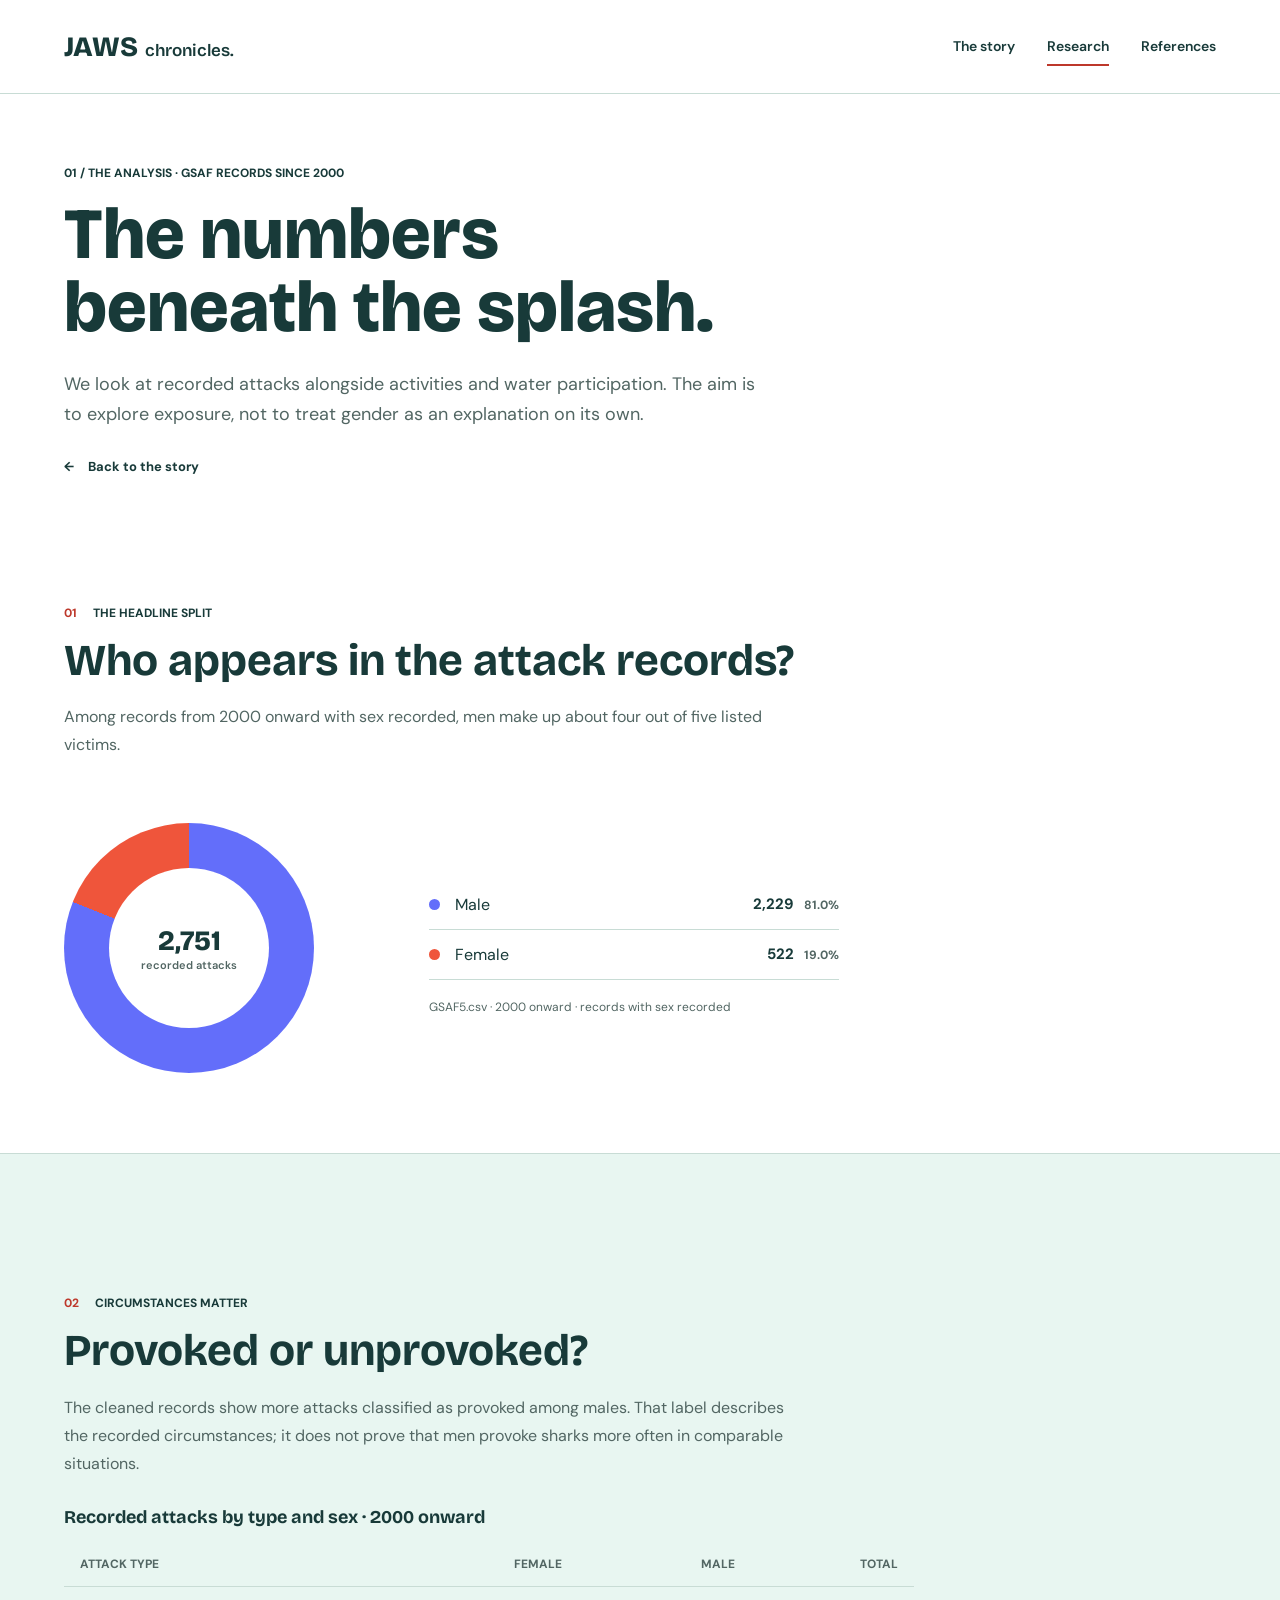
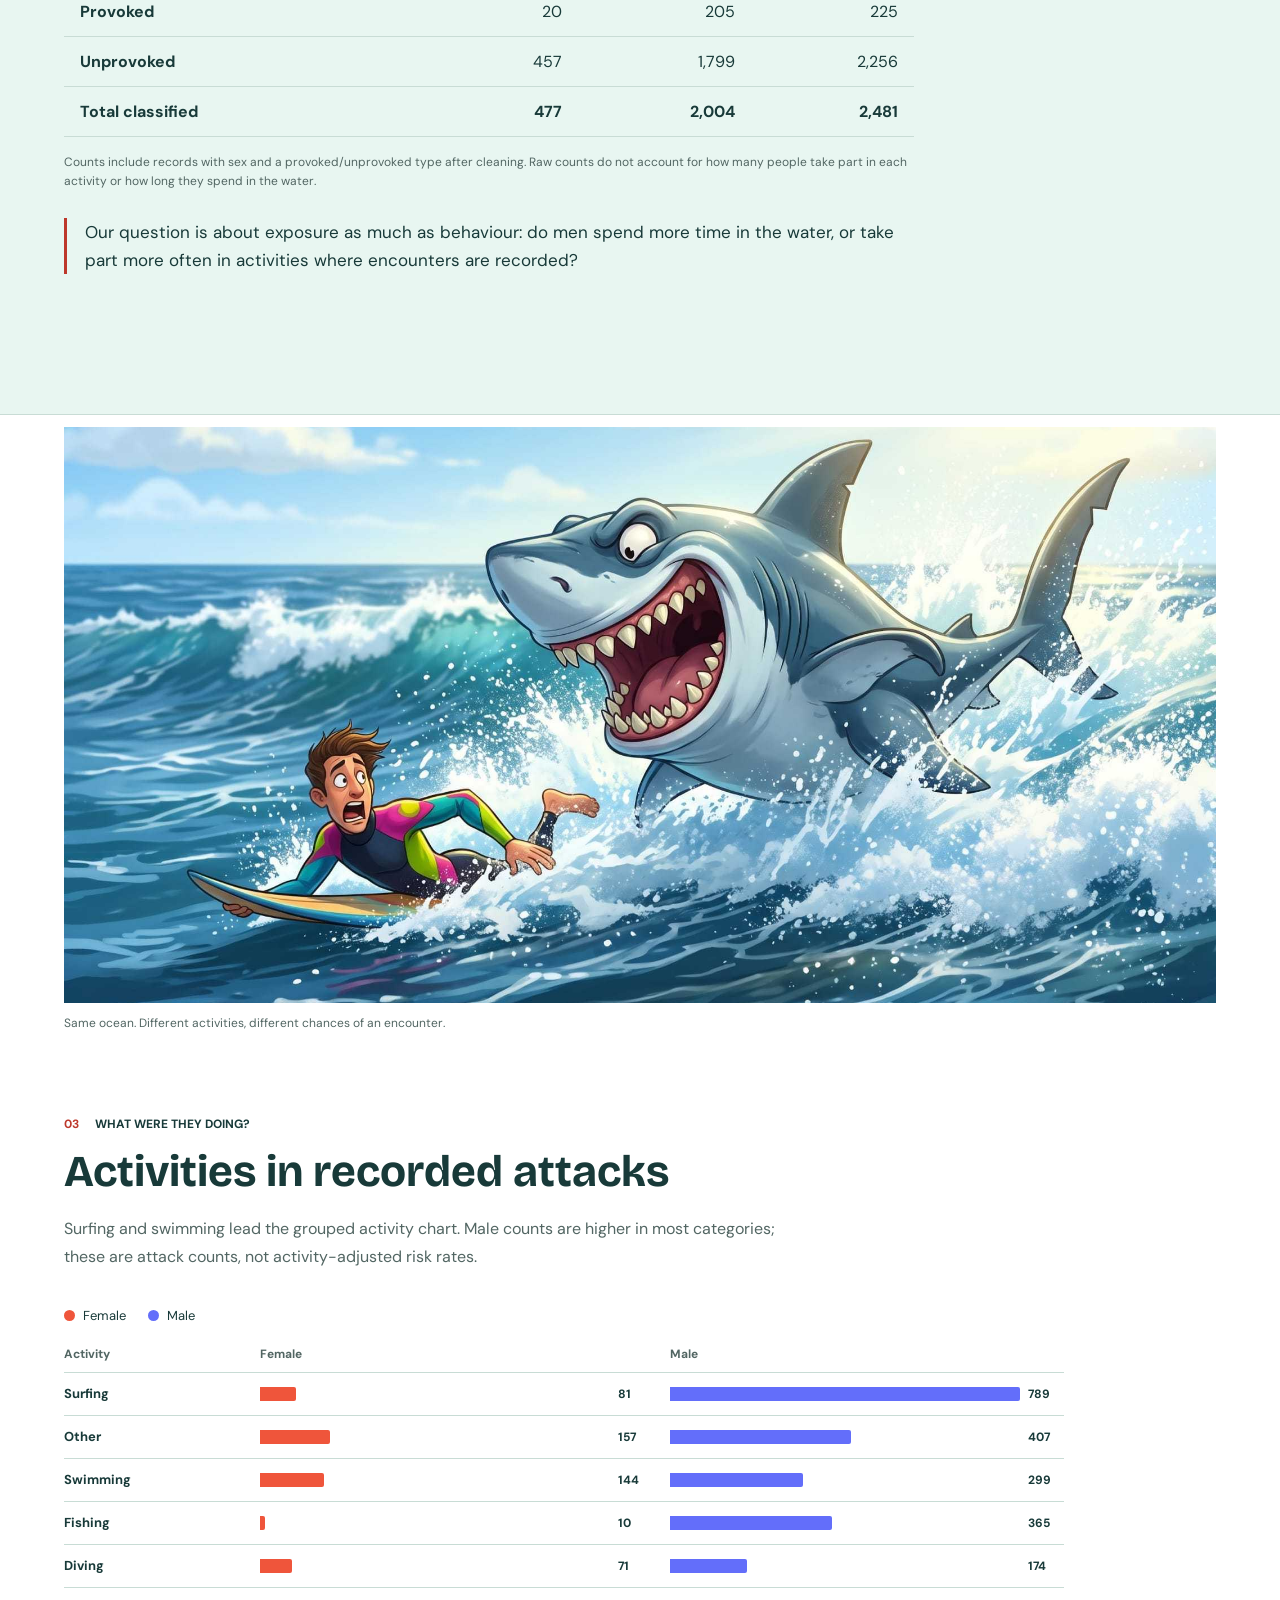
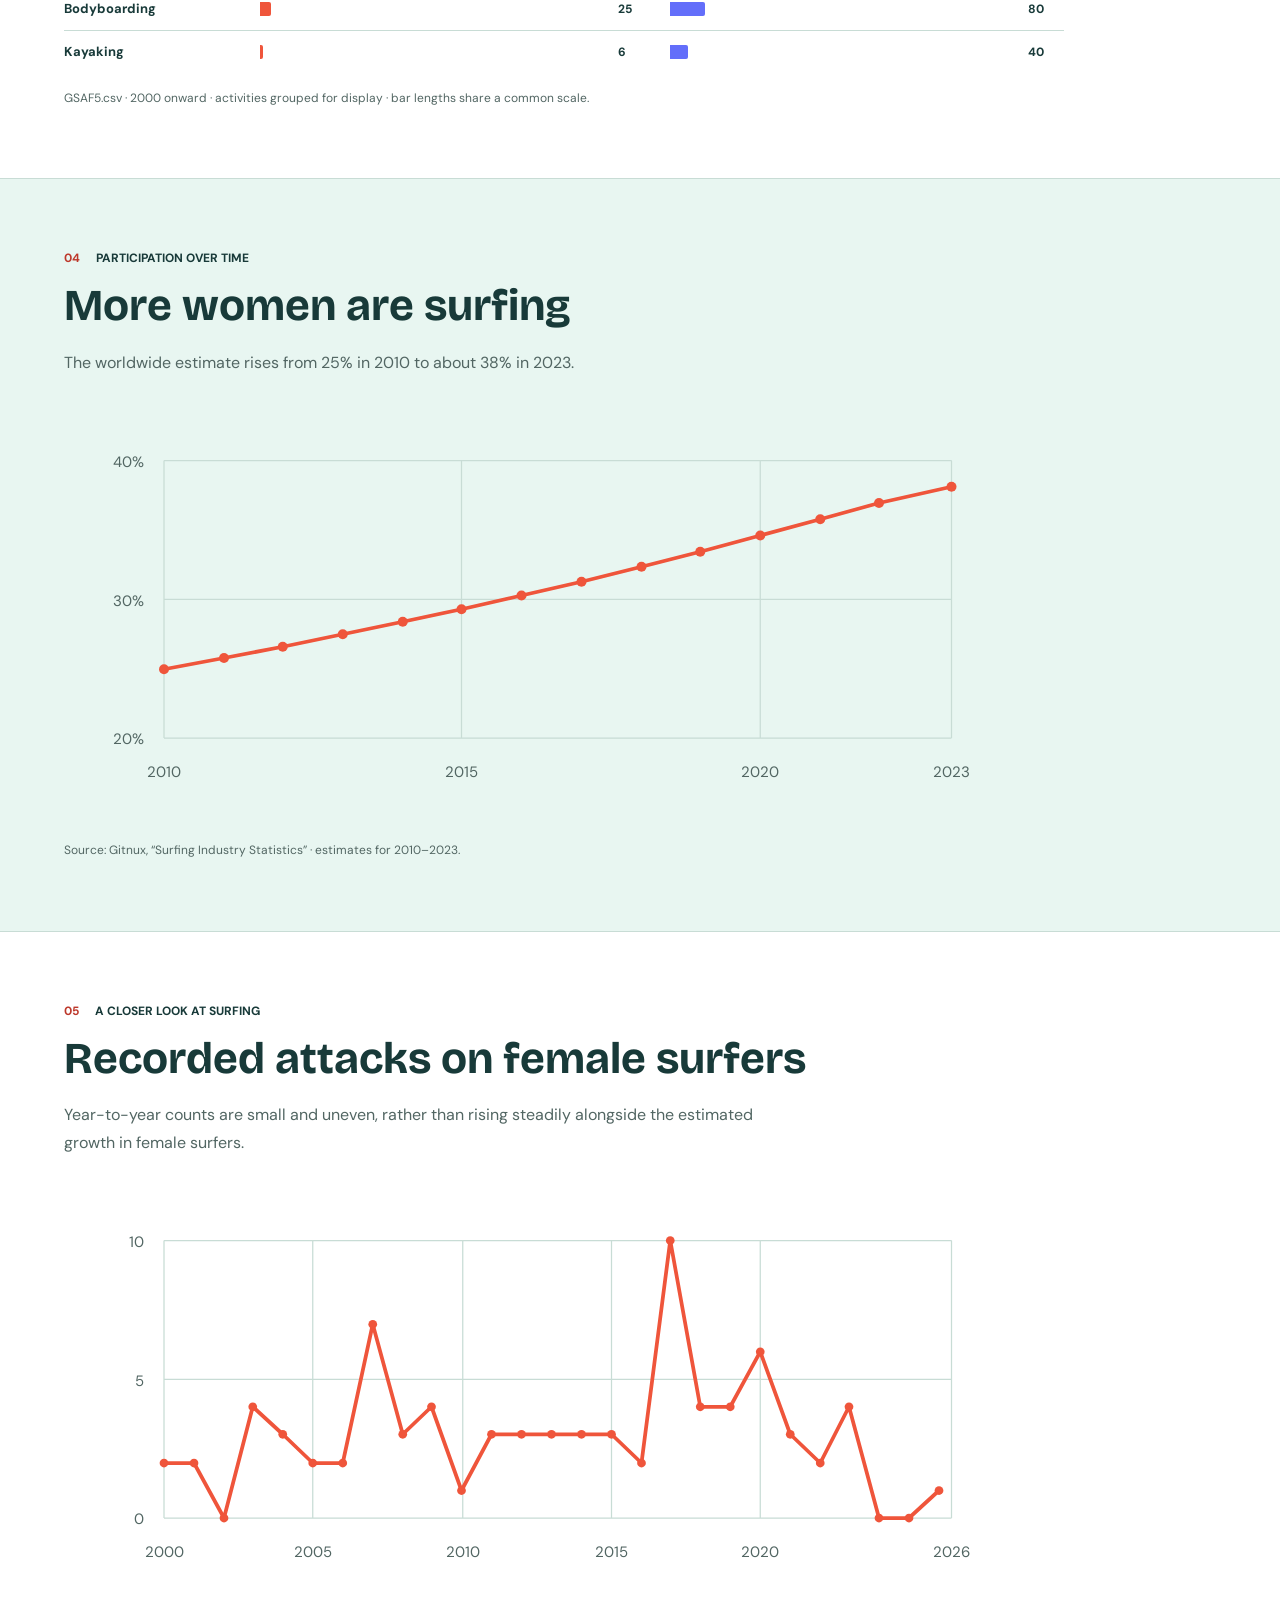
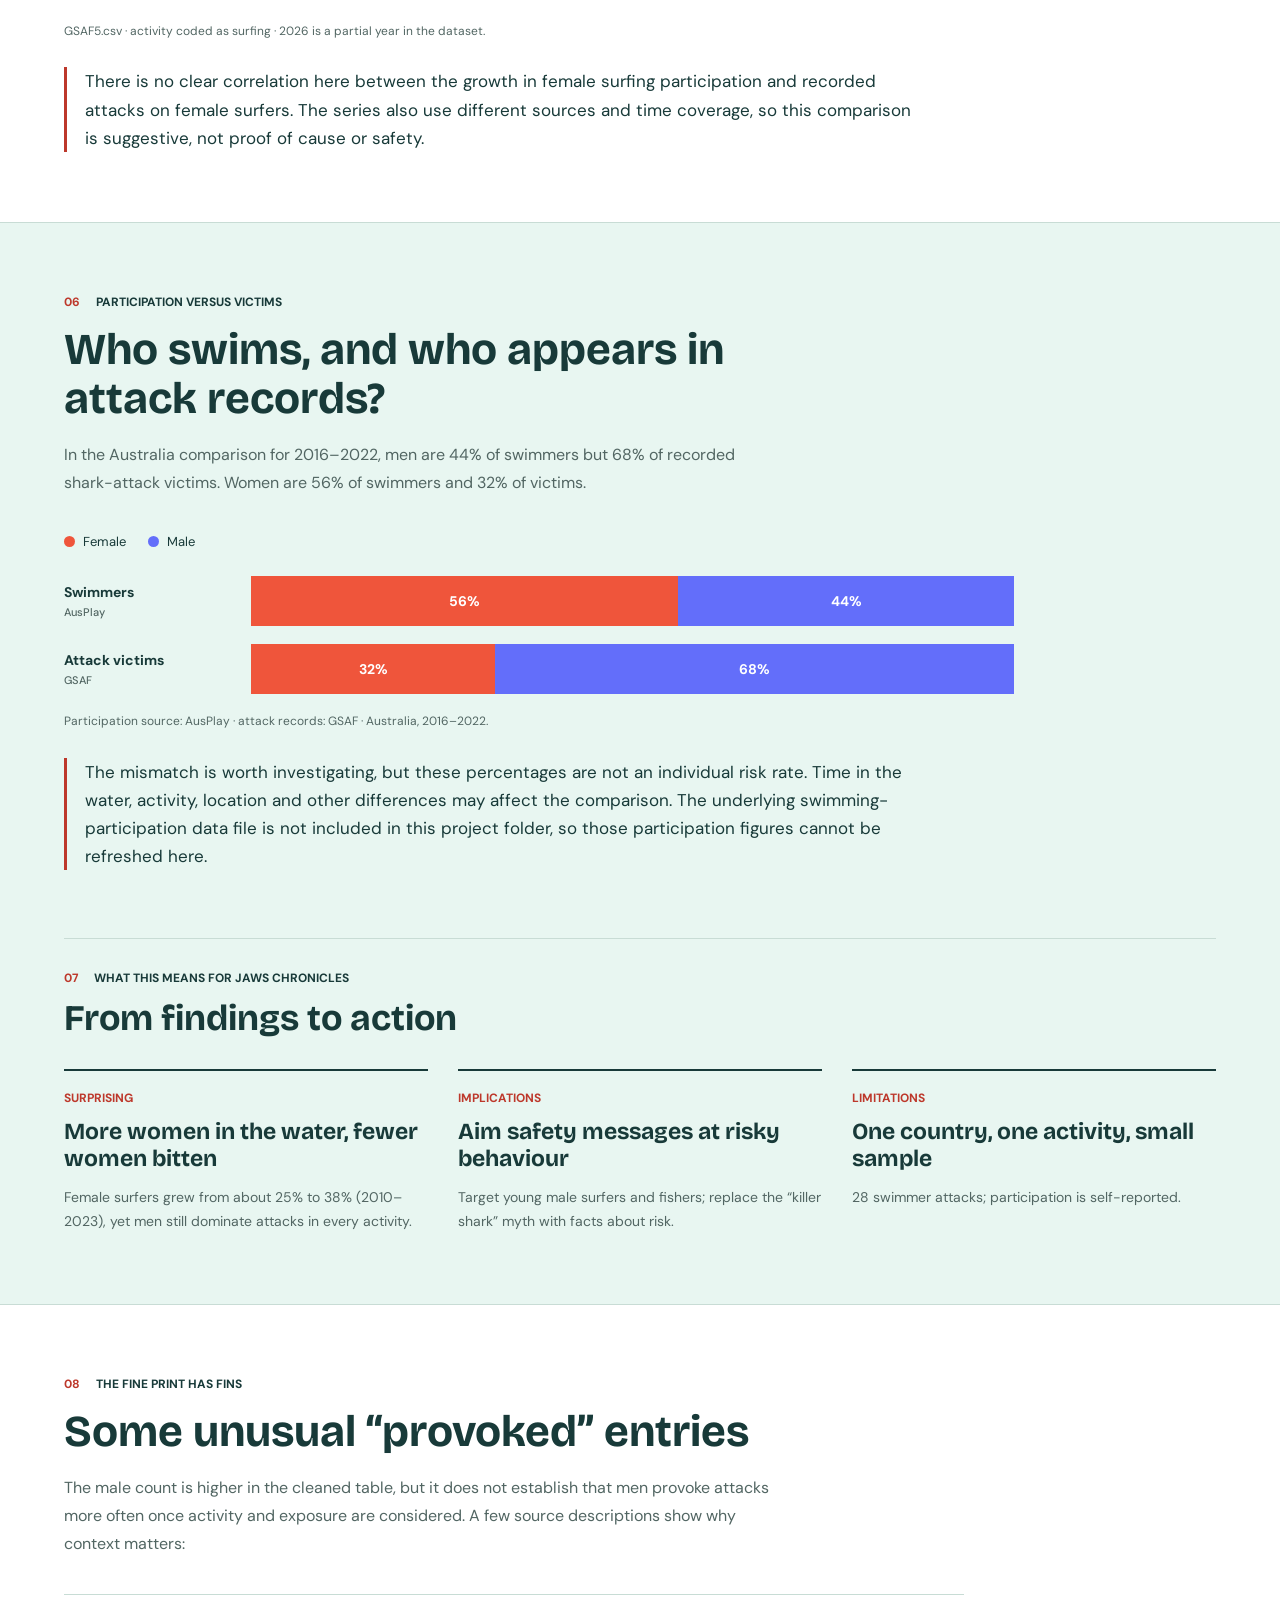
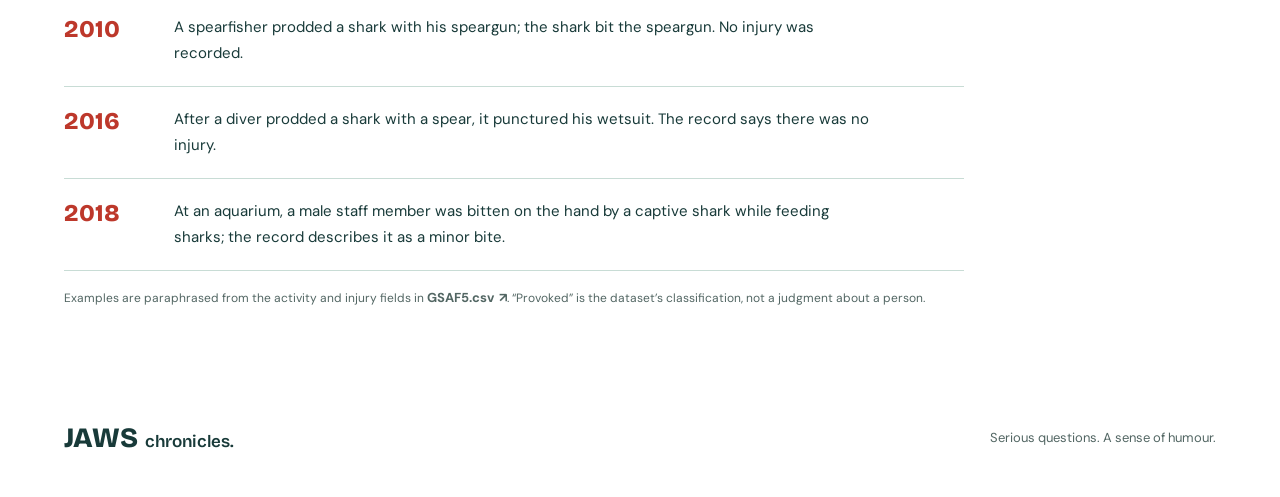
==== research.html @ de3d8071 "Add shark attack research project" ====
<!doctype html>
<html lang="en">
<head>
  <meta charset="utf-8">
  <meta name="viewport" content="width=device-width, initial-scale=1">
  <title>Research | Jaws chronicles</title>
  <link rel="stylesheet" href="styles.css">
</head>
<body>
  <a class="skip-link" href="#main">Skip to content</a>
  <header class="site-header">
    <a class="wordmark" href="index.html" aria-label="Jaws chronicles home">JAWS<span>chronicles.</span></a>
    <nav aria-label="Main navigation">
      <a href="index.html">The story</a>
      <a href="research.html" aria-current="page">Research</a>
      <a href="references.html">References</a>
    </nav>
  </header>
  <main id="main" class="research-page">
    <section class="research-intro content-width">
      <p class="eyebrow">01 / The analysis · GSAF records since 2000</p>
      <h1>The numbers<br>beneath the splash.</h1>
      <p>We look at recorded attacks alongside activities and water participation. The aim is to explore exposure, not to treat gender as an explanation on its own.</p>
      <a class="text-link" href="index.html"><span aria-hidden="true">&larr;</span> Back to the story</a>
    </section>

    <section class="report-section content-width" aria-labelledby="sex-chart-title">
      <div class="report-heading">
        <p class="eyebrow"><span class="section-number">01</span> The headline split</p>
        <h2 id="sex-chart-title">Who appears in the attack records?</h2>
        <p>Among records from 2000 onward with sex recorded, men make up about four out of five listed victims.</p>
      </div>
      <figure class="chart-figure sex-chart">
        <div class="sex-donut" role="img" aria-label="Pie chart: 2,229 male victims, 81 percent; 522 female victims, 19 percent, among 2,751 records since 2000 with sex recorded.">
          <span>2,751<small>recorded attacks</small></span>
        </div>
        <figcaption class="chart-legend sex-legend">
          <p><span class="legend-swatch male-swatch"></span><span>Male</span><strong>2,229 <small>81.0%</small></strong></p>
          <p><span class="legend-swatch female-swatch"></span><span>Female</span><strong>522 <small>19.0%</small></strong></p>
          <small>GSAF5.csv · 2000 onward · records with sex recorded</small>
        </figcaption>
      </figure>
    </section>

    <section class="report-section report-tint" aria-labelledby="type-chart-title">
      <div class="content-width type-section">
        <div class="report-heading">
          <p class="eyebrow"><span class="section-number">02</span> Circumstances matter</p>
          <h2 id="type-chart-title">Provoked or unprovoked?</h2>
          <p>The cleaned records show more attacks classified as provoked among males. That label describes the recorded circumstances; it does not prove that men provoke sharks more often in comparable situations.</p>
        </div>
        <div class="table-wrap">
          <table class="research-table">
            <caption>Recorded attacks by type and sex · 2000 onward</caption>
            <thead>
              <tr><th scope="col">Attack type</th><th scope="col">Female</th><th scope="col">Male</th><th scope="col">Total</th></tr>
            </thead>
            <tbody>
              <tr><th scope="row">Provoked</th><td>20</td><td>205</td><td>225</td></tr>
              <tr><th scope="row">Unprovoked</th><td>457</td><td>1,799</td><td>2,256</td></tr>
            </tbody>
            <tfoot>
              <tr><th scope="row">Total classified</th><td>477</td><td>2,004</td><td>2,481</td></tr>
            </tfoot>
          </table>
          <p class="chart-note">Counts include records with sex and a provoked/unprovoked type after cleaning. Raw counts do not account for how many people take part in each activity or how long they spend in the water.</p>
        </div>
        <p class="analysis-callout">Our question is about exposure as much as behaviour: do men spend more time in the water, or take part more often in activities where encounters are recorded?</p>
      </div>
    </section>

    <figure class="research-photo content-width">
      <img src="image_2.jpg" width="2048" height="1024" alt="A cartoon surfer escapes through the waves as a grinning shark splashes close behind.">
      <figcaption>Same ocean. Different activities, different chances of an encounter.</figcaption>
    </figure>

    <section class="report-section content-width" aria-labelledby="activity-chart-title">
      <div class="report-heading">
        <p class="eyebrow"><span class="section-number">03</span> What were they doing?</p>
        <h2 id="activity-chart-title">Activities in recorded attacks</h2>
        <p>Surfing and swimming lead the grouped activity chart. Male counts are higher in most categories; these are attack counts, not activity-adjusted risk rates.</p>
      </div>
      <figure class="chart-figure activity-chart" aria-label="Grouped horizontal bars comparing recorded female and male attacks by activity since 2000">
        <div class="activity-legend"><span><i class="legend-swatch female-swatch"></i>Female</span><span><i class="legend-swatch male-swatch"></i>Male</span></div>
        <div class="activity-chart-head" aria-hidden="true"><span>Activity</span><span>Female</span><span>Male</span></div>
        <div class="activity-row"><strong>Surfing</strong><div class="activity-bar-cell"><span class="activity-bar female-bar" style="--bar: 10.3%"></span><b>81</b></div><div class="activity-bar-cell"><span class="activity-bar male-bar" style="--bar: 100%"></span><b>789</b></div></div>
        <div class="activity-row"><strong>Other</strong><div class="activity-bar-cell"><span class="activity-bar female-bar" style="--bar: 19.9%"></span><b>157</b></div><div class="activity-bar-cell"><span class="activity-bar male-bar" style="--bar: 51.6%"></span><b>407</b></div></div>
        <div class="activity-row"><strong>Swimming</strong><div class="activity-bar-cell"><span class="activity-bar female-bar" style="--bar: 18.3%"></span><b>144</b></div><div class="activity-bar-cell"><span class="activity-bar male-bar" style="--bar: 37.9%"></span><b>299</b></div></div>
        <div class="activity-row"><strong>Fishing</strong><div class="activity-bar-cell"><span class="activity-bar female-bar" style="--bar: 1.3%"></span><b>10</b></div><div class="activity-bar-cell"><span class="activity-bar male-bar" style="--bar: 46.3%"></span><b>365</b></div></div>
        <div class="activity-row"><strong>Diving</strong><div class="activity-bar-cell"><span class="activity-bar female-bar" style="--bar: 9.0%"></span><b>71</b></div><div class="activity-bar-cell"><span class="activity-bar male-bar" style="--bar: 22.1%"></span><b>174</b></div></div>
        <div class="activity-row"><strong>Bodyboarding</strong><div class="activity-bar-cell"><span class="activity-bar female-bar" style="--bar: 3.2%"></span><b>25</b></div><div class="activity-bar-cell"><span class="activity-bar male-bar" style="--bar: 10.1%"></span><b>80</b></div></div>
        <div class="activity-row"><strong>Kayaking</strong><div class="activity-bar-cell"><span class="activity-bar female-bar" style="--bar: 0.8%"></span><b>6</b></div><div class="activity-bar-cell"><span class="activity-bar male-bar" style="--bar: 5.1%"></span><b>40</b></div></div>
        <figcaption class="chart-note">GSAF5.csv · 2000 onward · activities grouped for display · bar lengths share a common scale.</figcaption>
      </figure>
    </section>

    <section class="report-section report-tint" aria-labelledby="surfer-share-title">
      <div class="content-width">
        <div class="report-heading">
          <p class="eyebrow"><span class="section-number">04</span> Participation over time</p>
          <h2 id="surfer-share-title">More women are surfing</h2>
          <p>The worldwide estimate rises from 25% in 2010 to about 38% in 2023.</p>
        </div>
        <figure class="chart-figure line-chart">
          <svg viewBox="0 0 760 330" role="img" aria-labelledby="surfer-share-svg-title surfer-share-svg-desc">
            <title id="surfer-share-svg-title">Estimated percentage of female surfers worldwide, 2010 to 2023</title>
            <desc id="surfer-share-svg-desc">The estimate rises from 25 percent in 2010 to 38 percent in 2023.</desc>
            <g class="chart-grid"><path d="M80 260H710 M80 149H710 M80 38H710"/><path d="M80 38V260 M318 38V260 M557 38V260 M710 38V260"/></g>
            <g class="chart-axis-labels"><text x="64" y="265" text-anchor="end">20%</text><text x="64" y="154" text-anchor="end">30%</text><text x="64" y="43" text-anchor="end">40%</text><text x="80" y="291" text-anchor="middle">2010</text><text x="318" y="291" text-anchor="middle">2015</text><text x="557" y="291" text-anchor="middle">2020</text><text x="710" y="291" text-anchor="middle">2023</text></g>
            <polyline class="female-line" points="80,205 128,196 175,187 223,177 271,167 318,157 366,146 414,135 462,123 509,111 557,98 605,85 652,72 710,59"/>
            <g class="female-points"><circle cx="80" cy="205" r="4"/><circle cx="128" cy="196" r="4"/><circle cx="175" cy="187" r="4"/><circle cx="223" cy="177" r="4"/><circle cx="271" cy="167" r="4"/><circle cx="318" cy="157" r="4"/><circle cx="366" cy="146" r="4"/><circle cx="414" cy="135" r="4"/><circle cx="462" cy="123" r="4"/><circle cx="509" cy="111" r="4"/><circle cx="557" cy="98" r="4"/><circle cx="605" cy="85" r="4"/><circle cx="652" cy="72" r="4"/><circle cx="710" cy="59" r="4"/></g>
          </svg>
          <figcaption class="chart-note">Source: Gitnux, “Surfing Industry Statistics” · estimates for 2010–2023.</figcaption>
        </figure>
      </div>
    </section>

    <section class="report-section content-width" aria-labelledby="female-attack-title">
      <div class="report-heading">
        <p class="eyebrow"><span class="section-number">05</span> A closer look at surfing</p>
        <h2 id="female-attack-title">Recorded attacks on female surfers</h2>
        <p>Year-to-year counts are small and uneven, rather than rising steadily alongside the estimated growth in female surfers.</p>
      </div>
      <figure class="chart-figure line-chart">
        <svg viewBox="0 0 760 330" role="img" aria-labelledby="female-attack-svg-title female-attack-svg-desc">
          <title id="female-attack-svg-title">Recorded shark attacks on female surfers, 2000 to 2026</title>
          <desc id="female-attack-svg-desc">Annual counts fluctuate from zero to ten. The 2026 record is incomplete.</desc>
          <g class="chart-grid"><path d="M80 260H710 M80 149H710 M80 38H710"/><path d="M80 38V260 M199 38V260 M319 38V260 M438 38V260 M557 38V260 M710 38V260"/></g>
          <g class="chart-axis-labels"><text x="64" y="265" text-anchor="end">0</text><text x="64" y="154" text-anchor="end">5</text><text x="64" y="43" text-anchor="end">10</text><text x="80" y="291" text-anchor="middle">2000</text><text x="199" y="291" text-anchor="middle">2005</text><text x="319" y="291" text-anchor="middle">2010</text><text x="438" y="291" text-anchor="middle">2015</text><text x="557" y="291" text-anchor="middle">2020</text><text x="710" y="291" text-anchor="middle">2026</text></g>
          <polyline class="female-line" points="80,216 104,216 128,260 151,171 175,193 199,216 223,216 247,105 271,193 294,171 318,238 342,193 366,193 390,193 414,193 438,193 462,216 485,38 509,171 533,171 557,127 581,193 605,216 628,171 652,260 676,260 700,238"/>
          <g class="female-points"><circle cx="80" cy="216" r="3.5"/><circle cx="104" cy="216" r="3.5"/><circle cx="128" cy="260" r="3.5"/><circle cx="151" cy="171" r="3.5"/><circle cx="175" cy="193" r="3.5"/><circle cx="199" cy="216" r="3.5"/><circle cx="223" cy="216" r="3.5"/><circle cx="247" cy="105" r="3.5"/><circle cx="271" cy="193" r="3.5"/><circle cx="294" cy="171" r="3.5"/><circle cx="318" cy="238" r="3.5"/><circle cx="342" cy="193" r="3.5"/><circle cx="366" cy="193" r="3.5"/><circle cx="390" cy="193" r="3.5"/><circle cx="414" cy="193" r="3.5"/><circle cx="438" cy="193" r="3.5"/><circle cx="462" cy="216" r="3.5"/><circle cx="485" cy="38" r="3.5"/><circle cx="509" cy="171" r="3.5"/><circle cx="533" cy="171" r="3.5"/><circle cx="557" cy="127" r="3.5"/><circle cx="581" cy="193" r="3.5"/><circle cx="605" cy="216" r="3.5"/><circle cx="628" cy="171" r="3.5"/><circle cx="652" cy="260" r="3.5"/><circle cx="676" cy="260" r="3.5"/><circle cx="700" cy="238" r="3.5"/></g>
        </svg>
        <figcaption class="chart-note">GSAF5.csv · activity coded as surfing · 2026 is a partial year in the dataset.</figcaption>
      </figure>
      <p class="analysis-callout">There is no clear correlation here between the growth in female surfing participation and recorded attacks on female surfers. The series also use different sources and time coverage, so this comparison is suggestive, not proof of cause or safety.</p>
    </section>

    <section class="report-section report-tint" aria-labelledby="swimmers-chart-title">
      <div class="content-width">
        <div class="report-heading">
          <p class="eyebrow"><span class="section-number">06</span> Participation versus victims</p>
          <h2 id="swimmers-chart-title">Who swims, and who appears in attack records?</h2>
          <p>In the Australia comparison for 2016–2022, men are 44% of swimmers but 68% of recorded shark-attack victims. Women are 56% of swimmers and 32% of victims.</p>
        </div>
        <figure class="chart-figure share-chart" aria-label="Stacked bars comparing swimmer and shark attack victim shares in Australia, 2016 to 2022">
          <div class="share-legend"><span><i class="legend-swatch female-swatch"></i>Female</span><span><i class="legend-swatch male-swatch"></i>Male</span></div>
          <div class="share-row"><strong>Swimmers <small>AusPlay</small></strong><div class="share-bar"><span class="female-share" style="--share:56%">56%</span><span class="male-share" style="--share:44%">44%</span></div></div>
          <div class="share-row"><strong>Attack victims <small>GSAF</small></strong><div class="share-bar"><span class="female-share" style="--share:32%">32%</span><span class="male-share" style="--share:68%">68%</span></div></div>
          <figcaption class="chart-note">Participation source: AusPlay · attack records: GSAF · Australia, 2016–2022.</figcaption>
        </figure>
        <p class="analysis-callout">The mismatch is worth investigating, but these percentages are not an individual risk rate. Time in the water, activity, location and other differences may affect the comparison. The underlying swimming-participation data file is not included in this project folder, so those participation figures cannot be refreshed here.</p>
        <section class="meaning-section" aria-labelledby="meaning-title">
          <div class="meaning-heading">
            <p class="eyebrow"><span class="section-number">07</span> What this means for JAWS Chronicles</p>
            <h2 id="meaning-title">From findings to action</h2>
          </div>
          <div class="meaning-grid">
            <article class="meaning-item">
              <p class="eyebrow">Surprising</p>
              <h3>More women in the water, fewer women bitten</h3>
              <p>Female surfers grew from about 25% to 38% (2010–2023), yet men still dominate attacks in every activity.</p>
            </article>
            <article class="meaning-item">
              <p class="eyebrow">Implications</p>
              <h3>Aim safety messages at risky behaviour</h3>
              <p>Target young male surfers and fishers; replace the “killer shark” myth with facts about risk.</p>
            </article>
            <article class="meaning-item">
              <p class="eyebrow">Limitations</p>
              <h3>One country, one activity, small sample</h3>
              <p>28 swimmer attacks; participation is self-reported.</p>
            </article>
          </div>
        </section>
      </div>
    </section>

    <section class="report-section content-width" aria-labelledby="provoked-examples-title">
      <div class="report-heading">
        <p class="eyebrow"><span class="section-number">08</span> The fine print has fins</p>
        <h2 id="provoked-examples-title">Some unusual “provoked” entries</h2>
        <p>The male count is higher in the cleaned table, but it does not establish that men provoke attacks more often once activity and exposure are considered. A few source descriptions show why context matters:</p>
      </div>
      <ul class="incident-list">
        <li><span class="incident-year">2010</span><p>A spearfisher prodded a shark with his speargun; the shark bit the speargun. No injury was recorded.</p></li>
        <li><span class="incident-year">2016</span><p>After a diver prodded a shark with a spear, it punctured his wetsuit. The record says there was no injury.</p></li>
        <li><span class="incident-year">2018</span><p>At an aquarium, a male staff member was bitten on the hand by a captive shark while feeding sharks; the record describes it as a minor bite.</p></li>
      </ul>
      <p class="chart-note">Examples are paraphrased from the activity and injury fields in <a class="text-link" href="GSAF5.csv">GSAF5.csv <span aria-hidden="true">↗</span></a>. “Provoked” is the dataset’s classification, not a judgment about a person.</p>
    </section>
  </main>
  <footer class="site-footer">
    <a class="wordmark" href="index.html">JAWS<span>chronicles.</span></a>
    <p>Serious questions. A sense of humour.</p>
  </footer>
</body>
</html>
---- styles.css ----
@import url('https://fonts.googleapis.com/css2?family=Bricolage+Grotesque:opsz,wght@12..96,500;12..96,600;12..96,700;12..96,800&family=DM+Sans:wght@400;500;600;700&display=swap');

:root {
  --ink: #183a39;
  --muted: #526663;
  --paper: #ffffff;
  --coral: #bd382b;
  --mint: #e8f6f1;
  --line: #c8dcd5;
  --display: 'Bricolage Grotesque', 'Trebuchet MS', sans-serif;
  --body: 'DM Sans', 'Trebuchet MS', sans-serif;
}

* { box-sizing: border-box; }
html { scroll-behavior: smooth; scroll-padding-top: 24px; }
body { margin: 0; background: var(--paper); color: var(--ink); font-family: var(--body); letter-spacing: 0; }
a { color: inherit; text-decoration: none; }
a:focus-visible { outline: 3px solid var(--coral); outline-offset: 6px; }
::selection { background: #ffd65a; color: var(--ink); }
.skip-link { position: absolute; top: -100px; left: 20px; z-index: 5; padding: 14px; background: white; }
.skip-link:focus { top: 14px; }
.site-header, .site-footer { display: flex; align-items: center; justify-content: space-between; gap: 24px; padding: 23px 5%; }
.site-header { min-height: 94px; border-bottom: 1px solid var(--line); }
.wordmark { display: inline-flex; align-items: baseline; gap: 7px; font-family: var(--display); font-size: 28px; font-weight: 800; white-space: nowrap; }
.wordmark span { font-size: 17px; font-weight: 600; }
nav { display: flex; gap: 32px; }
nav a { padding: 9px 0; font-size: 14px; font-weight: 600; border-bottom: 2px solid transparent; }
nav a:hover, nav a[aria-current='page'] { border-color: var(--coral); }
.hero { min-height: 670px; height: 76vh; max-height: 880px; position: relative; isolation: isolate; overflow: hidden; }
.hero-image { position: absolute; z-index: -2; width: 100%; height: 100%; object-fit: cover; object-position: center 65%; }
.hero::before { content: ''; position: absolute; inset: 0; z-index: -1; background: linear-gradient(90deg, rgb(255 255 255 / 98%) 0%, rgb(255 255 255 / 94%) 34%, rgb(255 255 255 / 75%) 44%, transparent 60%); mask-image: linear-gradient(180deg, black 0%, black 30%, transparent 72%); }
.hero-copy { width: 56%; padding: 32px 0 0 5%; }
.eyebrow, .section-label, .link-index { font-size: 12px; font-weight: 700; text-transform: uppercase; line-height: 1.5; }
.eyebrow { margin: 0 0 16px; }
h1, h2, h3, p { margin-top: 0; }
h1, h2, h3 { font-family: var(--display); }
h1 { font-size: 76px; font-weight: 800; line-height: 1.02; margin-bottom: 0; max-width: 1100px; }
h1 span { color: var(--coral); }
.hero-note { position: absolute; right: 5%; bottom: 26px; background: #fff; padding: 10px 15px; font-size: 12px; font-weight: 600; transform: rotate(-3deg); box-shadow: 3px 3px 0 var(--ink); }
.credit-band { padding: 28px 5%; display: grid; grid-template-columns: 150px 1fr auto; gap: 32px; align-items: center; border-bottom: 1px solid var(--line); }
.credit-band p { margin: 0; line-height: 1.65; font-size: 15px; }
.section-label { color: var(--muted); }
.text-link { display: inline-flex; align-items: center; gap: 14px; font-size: 13px; font-weight: 700; }
.text-link:hover { color: var(--coral); }
.content-width { width: 90%; max-width: 1400px; margin-inline: auto; }
.investigation { display: grid; grid-template-columns: 1fr 1fr; gap: 9%; padding-block: 88px; }
.section-number { color: var(--coral); margin-right: 13px; }
h2 { font-size: 44px; line-height: 1.12; font-weight: 700; }
.question h2 { max-width: 550px; margin-bottom: 24px; }
.question-aside { font-size: 16px; color: var(--muted); }
.hypothesis { border-left: 1px solid var(--line); padding-left: 48px; }
h3 { font-size: 36px; line-height: 1.12; margin-bottom: 22px; }
h3 span { color: var(--coral); }
.hypothesis > p:not(.eyebrow) { max-width: 530px; font-size: 16px; line-height: 1.75; }
.hypothesis .research-note { font-size: 13px !important; color: var(--muted); margin-bottom: 0; }
.next-section { padding: 56px 0 64px; background-color: var(--mint); background-image: radial-gradient(#b7d9ce 0.7px, transparent 0.7px); background-size: 14px 14px; border-block: 1px solid var(--line); }
.next-heading h2 { font-size: 36px; margin-bottom: 32px; }
.next-links { display: grid; grid-template-columns: 1fr 1fr; gap: 48px; }
.next-link { display: grid; gap: 12px; padding-block: 22px 10px; border-top: 2px solid var(--ink); }
.link-index { color: var(--muted); }
.link-title { display: flex; align-items: center; justify-content: space-between; gap: 16px; font-family: var(--display); font-size: 34px; font-weight: 700; }
.link-title > span { transition: transform 180ms ease; }
.next-link:hover .link-title { color: var(--coral); }
.next-link:hover .link-title > span { transform: translate(3px, -3px); }
.link-description { font-size: 14px; }
.site-footer { min-height: 118px; }
.site-footer p { margin: 0; color: var(--muted); font-size: 13px; }
.placeholder-main { min-height: 68vh; padding-block: 90px; background: linear-gradient(180deg, var(--mint), white); }
.placeholder-main h1 { font-size: 64px; margin-bottom: 28px; }
.placeholder-main p:not(.eyebrow) { max-width: 580px; font-size: 18px; line-height: 1.7; }
.placeholder-main .text-link { margin-top: 24px; }
@keyframes arrive { from { opacity: 0; transform: translateY(12px); } to { opacity: 1; transform: translateY(0); } }
.hero-copy { animation: arrive 650ms ease-out both; }

@media (min-width: 1600px) {
  h1 { font-size: 88px; }
}
@media (max-width: 1000px) {
  h1 { font-size: 60px; }
  .hero { min-height: 600px; height: 72vh; }
  .credit-band { grid-template-columns: 110px 1fr; gap: 20px; }
  .credit-band .text-link { grid-column: 2; }
  .investigation { gap: 6%; padding-block: 64px; }
  .hypothesis { padding-left: 28px; }
  h2 { font-size: 36px; }
  h3 { font-size: 32px; }
  .site-footer { flex-wrap: wrap; }
}
@media (max-width: 600px) {
  .site-header { padding-block: 18px 12px; flex-direction: column; gap: 10px; }
  .wordmark { font-size: 26px; }
  nav { gap: 28px; }
  nav a { font-size: 13px; }
  .hero { min-height: 0; height: auto; max-height: none; padding-bottom: 55.81%; }
  .hero-image { height: auto; bottom: 0; }
  .hero::before { background: none; }
  .hero-copy { width: auto; padding: 26px 5% 28px; }
  h1 { font-size: 44px; line-height: 1.06; }
  .eyebrow { font-size: 11px; }
  .hero-note { display: none; }
  .credit-band { padding-block: 28px; grid-template-columns: 1fr; gap: 12px; }
  .credit-band .text-link { grid-column: auto; margin-top: 4px; }
  .desktop-break { display: none; }
  .investigation { grid-template-columns: 1fr; gap: 38px; padding-block: 48px; }
  h2 { font-size: 34px; }
  .hypothesis { padding: 28px 0 0; border-left: 0; border-top: 1px solid var(--line); }
  h3 { font-size: 32px; }
  .next-section { padding-block: 40px; }
  .next-heading h2 { font-size: 32px; }
  .next-links { grid-template-columns: 1fr; gap: 28px; }
  .link-title { font-size: 30px; }
  .site-footer { align-items: flex-start; flex-direction: column; padding-block: 30px; gap: 18px; }
  .placeholder-main { padding-block: 54px; }
  .placeholder-main h1 { font-size: 44px; overflow-wrap: anywhere; }
}
@media (prefers-reduced-motion: reduce) {
  html { scroll-behavior: auto; }
  .hero-copy { animation: none; }
  .link-title > span { transition: none; }
}

.research-page { --research-male: #636efa; --research-female: #ef553b; }
.research-intro { padding-block: 70px 58px; }
.research-intro h1 { font-size: 72px; line-height: 1.02; margin-bottom: 24px; }
.research-intro > p:not(.eyebrow) { max-width: 700px; font-size: 18px; line-height: 1.7; color: var(--muted); }
.research-intro .text-link { margin-top: 10px; }
.report-section { padding-block: 70px; }
.report-tint { background-color: var(--mint); background-image: radial-gradient(#b7d9ce 0.7px, transparent 0.7px); background-size: 14px 14px; border-block: 1px solid var(--line); }
.report-section h2 { margin-bottom: 18px; }
.report-heading { max-width: 800px; margin-bottom: 36px; }
.report-heading > p:not(.eyebrow) { max-width: 720px; margin-bottom: 0; color: var(--muted); font-size: 16px; line-height: 1.75; }
.report-heading .eyebrow { margin-bottom: 14px; }
.chart-figure { margin: 0; }
.sex-chart { display: flex; align-items: center; gap: clamp(36px, 9vw, 130px); padding: 28px 0 10px; }
.sex-donut { width: 250px; aspect-ratio: 1; position: relative; display: grid; flex: 0 0 auto; place-items: center; border-radius: 50%; background: conic-gradient(var(--research-male) 0% 81%, var(--research-female) 81% 100%); }
.sex-donut::before { content: ''; position: absolute; inset: 18%; border-radius: 50%; background: var(--paper); }
.sex-donut > span { z-index: 1; font-family: var(--display); font-size: 28px; font-weight: 800; text-align: center; }
.sex-donut small { display: block; font-family: var(--body); font-size: 11px; font-weight: 600; color: var(--muted); }
.sex-legend { width: min(100%, 410px); }
.sex-legend p { display: grid; grid-template-columns: 14px 1fr auto; gap: 12px; align-items: center; margin: 0; padding: 14px 0; border-bottom: 1px solid var(--line); }
.sex-legend strong { font-size: 15px; }
.sex-legend strong small { margin-left: 6px; color: var(--muted); font-size: 12px; }
.legend-swatch { display: inline-block; width: 11px; height: 11px; border-radius: 50%; }
.male-swatch { background: var(--research-male); }
.female-swatch { background: var(--research-female); }
.sex-legend > small { display: block; margin-top: 18px; color: var(--muted); font-size: 12px; line-height: 1.6; }
.type-section { padding-block: 70px; }
.type-section .report-heading { margin-bottom: 28px; }
.table-wrap { max-width: 850px; overflow-x: auto; }
.research-table { width: 100%; border-collapse: collapse; text-align: right; font-variant-numeric: tabular-nums; }
.research-table caption { padding: 0 0 14px; text-align: left; font-family: var(--display); font-size: 18px; font-weight: 700; }
.research-table th, .research-table td { padding: 14px 16px; border-bottom: 1px solid var(--line); }
.research-table th:first-child { text-align: left; }
.research-table thead th { color: var(--muted); font-size: 12px; text-transform: uppercase; }
.research-table tbody th, .research-table tfoot th { font-weight: 700; }
.research-table tfoot { font-weight: 700; }
.chart-note { display: block; max-width: 850px; margin: 16px 0 0; color: var(--muted); font-size: 12px; line-height: 1.65; }
.analysis-callout { max-width: 850px; margin: 26px 0 0; padding-left: 18px; border-left: 3px solid var(--coral); font-size: 17px; line-height: 1.65; }
.meaning-section { margin-top: 68px; padding-top: 30px; border-top: 1px solid var(--line); }
.meaning-heading { margin-bottom: 30px; }
.meaning-heading .eyebrow { margin-bottom: 12px; }
.meaning-heading h2 { margin: 0; font-size: 36px; }
.meaning-grid { display: grid; grid-template-columns: repeat(3, minmax(0, 1fr)); gap: 30px; }
.meaning-item { padding-top: 18px; border-top: 2px solid var(--ink); }
.meaning-item .eyebrow { margin-bottom: 12px; color: var(--coral); }
.meaning-item h3 { font-size: 23px; line-height: 1.15; margin-bottom: 14px; }
.meaning-item > p:last-child { margin-bottom: 0; color: var(--muted); font-size: 14px; line-height: 1.7; }
.research-photo { margin-top: 12px; margin-bottom: 14px; }
.research-photo img { display: block; width: 100%; height: auto; aspect-ratio: 2 / 1; object-fit: cover; }
.research-photo figcaption { padding-top: 12px; color: var(--muted); font-size: 12px; }
.activity-chart { max-width: 1000px; }
.activity-legend, .share-legend { display: flex; gap: 22px; align-items: center; margin-bottom: 22px; font-size: 13px; }
.activity-legend > span, .share-legend > span { display: inline-flex; gap: 8px; align-items: center; }
.activity-chart-head, .activity-row { display: grid; grid-template-columns: minmax(110px, 180px) minmax(0, 1fr) minmax(0, 1fr); gap: 16px; align-items: center; }
.activity-chart-head { padding: 0 0 10px; color: var(--muted); font-size: 12px; font-weight: 700; }
.activity-row { min-height: 43px; border-top: 1px solid var(--line); }
.activity-row > strong { font-size: 13px; }
.activity-bar-cell { min-width: 0; display: grid; grid-template-columns: minmax(0, 1fr) 36px; gap: 8px; align-items: center; }
.activity-bar { display: block; width: var(--bar); height: 14px; min-width: 2px; border-radius: 0 2px 2px 0; }
.female-bar { background: var(--research-female); }
.male-bar { background: var(--research-male); }
.activity-bar-cell b { font-size: 12px; font-variant-numeric: tabular-nums; }
.line-chart { max-width: 950px; }
.line-chart svg { display: block; width: 100%; height: auto; overflow: visible; }
.chart-grid path { fill: none; stroke: var(--line); stroke-width: 1; }
.chart-axis-labels text { fill: var(--muted); font-family: var(--body); font-size: 12px; }
.female-line, .male-line { fill: none; stroke: var(--research-female); stroke-width: 3; stroke-linecap: round; stroke-linejoin: round; }
.male-line { stroke: var(--research-male); }
.female-points circle { fill: var(--research-female); }
.male-points circle { fill: var(--research-male); }
.share-chart { max-width: 950px; }
.share-legend { margin-bottom: 26px; }
.share-row { display: grid; grid-template-columns: 165px minmax(0, 1fr); gap: 22px; align-items: center; margin-block: 18px; }
.share-row > strong { font-size: 14px; }
.share-row > strong small { display: block; margin-top: 4px; color: var(--muted); font-size: 11px; font-weight: 500; }
.share-bar { display: flex; width: 100%; min-height: 50px; color: white; font-size: 14px; font-weight: 700; font-variant-numeric: tabular-nums; }
.share-bar > span { display: grid; min-width: 0; place-items: center; width: var(--share); }
.share-bar .female-share { background: var(--research-female); }
.share-bar .male-share { background: var(--research-male); }
.incident-list { max-width: 900px; list-style: none; padding: 0; margin: 0; border-top: 1px solid var(--line); }
.incident-list li { display: grid; grid-template-columns: 90px 1fr; gap: 20px; padding: 20px 0; border-bottom: 1px solid var(--line); }
.incident-year { color: var(--coral); font-family: var(--display); font-size: 24px; font-weight: 800; }
.incident-list p { max-width: 700px; margin: 0; font-size: 15px; line-height: 1.7; }
.incident-list + .chart-note { max-width: 900px; }
.incident-list + .chart-note .text-link { display: inline-flex; gap: 5px; }
.references-intro { padding-block: 70px 58px; }
.references-page { --research-male: #636efa; --research-female: #ef553b; }
.references-intro h1 { font-size: 72px; line-height: 1.02; margin-bottom: 24px; }
.references-intro > p:not(.eyebrow) { max-width: 700px; font-size: 18px; line-height: 1.7; color: var(--muted); }
.references-intro .text-link { margin-top: 10px; }
.reference-section { padding-block: 70px; }
.reference-tint { background-color: var(--mint); background-image: radial-gradient(#b7d9ce 0.7px, transparent 0.7px); background-size: 14px 14px; border-block: 1px solid var(--line); }
.reference-chart-grid { display: grid; grid-template-columns: repeat(2, minmax(0, 1fr)); gap: 9%; }
.reference-chart { min-width: 0; margin: 0; padding-block: 20px; border-top: 2px solid var(--ink); }
.reference-chart figcaption { display: flex; align-items: flex-start; gap: 14px; margin-bottom: 30px; }
.reference-chart figcaption strong, .reference-chart figcaption small { display: block; }
.reference-chart figcaption strong { font-family: var(--display); font-size: 20px; }
.reference-chart figcaption small { margin-top: 5px; color: var(--muted); font-size: 12px; }
.reference-chart-number, .source-index { color: var(--coral); font-family: var(--display); font-size: 20px; font-weight: 800; }
.reference-bar-row { display: grid; grid-template-columns: 102px minmax(0, 1fr) 54px; gap: 12px; align-items: center; margin-block: 16px; }
.reference-bar-label { display: inline-flex; align-items: center; gap: 7px; font-size: 12px; }
.reference-bar-label small { color: var(--muted); font-size: 10px; }
.reference-track { height: 16px; background: #e7eeeb; }
.reference-bar { display: block; width: var(--bar); height: 100%; min-width: 2px; }
.reference-bar-row > b { text-align: right; font-size: 12px; font-variant-numeric: tabular-nums; }
.reference-chart-total { margin: 22px 0 0 114px; color: var(--muted); font-size: 12px; }
.reference-chart + .reference-chart { padding-left: 32px; border-left: 1px solid var(--line); }
.decade-trend-section { margin-top: 58px; padding-top: 38px; border-top: 1px solid var(--line); }
.decade-trend-section .report-heading { margin-bottom: 20px; }
.decade-chart { max-width: 1000px; margin: 0; }
.decade-chart-scroll { overflow-x: auto; overscroll-behavior-inline: contain; }
.decade-chart svg { display: block; width: 100%; min-width: 720px; height: auto; }
.decade-grid path { fill: none; stroke: var(--line); stroke-width: 1; }
.decade-grid text, .decade-labels text { fill: var(--muted); font-family: var(--body); font-size: 12px; }
.decade-bars rect { fill: var(--research-male); }
.decade-bars .partial-decade { fill: var(--research-female); }
.time-window { display: grid; grid-template-columns: 0.9fr 1.1fr; gap: 8%; align-items: start; }
.time-window .report-heading { margin-bottom: 0; }
.time-window-copy { max-width: 650px; }
.time-window-copy p { margin-bottom: 18px; font-size: 16px; line-height: 1.8; }
.time-window-copy p:last-child { margin-bottom: 0; color: var(--muted); }
.source-list { max-width: 1000px; list-style: none; padding: 0; margin: 0; border-top: 1px solid var(--line); }
.source-list li { display: grid; grid-template-columns: 44px minmax(0, 1fr) auto; gap: 20px; align-items: center; padding: 23px 0; border-bottom: 1px solid var(--line); }
.source-index { align-self: start; }
.source-list h3 { margin: 0 0 5px; font-size: 20px; }
.source-list p { max-width: 650px; margin: 0; color: var(--muted); font-size: 13px; line-height: 1.6; }
.source-list a { display: inline-flex; align-items: center; gap: 8px; padding: 10px 0 10px 12px; font-size: 13px; font-weight: 700; white-space: nowrap; }
.source-list a:hover { color: var(--coral); }
@media (max-width: 700px) {
  .research-intro { padding-block: 48px 40px; }
  .research-intro h1 { font-size: 44px; }
  .research-intro > p:not(.eyebrow) { font-size: 16px; }
  .report-section, .type-section { padding-block: 48px; }
  .report-heading { margin-bottom: 26px; }
  .report-section h2 { font-size: 32px; }
  .sex-chart { align-items: flex-start; flex-direction: column; gap: 28px; }
  .sex-donut { width: min(62vw, 230px); }
  .table-wrap { margin-inline: -5.5%; padding-inline: 5.5%; }
  .research-table { min-width: 480px; }
  .research-table th, .research-table td { padding: 12px 10px; }
  .research-photo { width: 100%; margin-block: 0; }
  .research-photo img { aspect-ratio: 1.45 / 1; }
  .activity-chart-head, .activity-row { grid-template-columns: 74px minmax(0, 1fr) minmax(0, 1fr); gap: 8px; }
  .activity-chart-head { font-size: 11px; }
  .activity-row > strong { font-size: 11px; overflow-wrap: anywhere; }
  .activity-bar-cell { grid-template-columns: minmax(0, 1fr) 28px; gap: 4px; }
  .activity-bar-cell b { font-size: 11px; }
  .activity-bar { height: 12px; }
  .chart-axis-labels text { font-size: 13px; }
  .share-row { grid-template-columns: 1fr; gap: 8px; margin-block: 24px; }
  .share-row > strong small { display: inline; margin-left: 6px; }
  .share-bar { min-height: 44px; font-size: 12px; }
  .incident-list li { grid-template-columns: 60px 1fr; gap: 12px; }
  .incident-year { font-size: 20px; }
  .meaning-section { margin-top: 48px; padding-top: 24px; }
  .meaning-heading h2 { font-size: 30px; }
  .meaning-grid { grid-template-columns: 1fr; gap: 24px; }
  .meaning-item h3 { font-size: 22px; }
  .references-intro { padding-block: 48px 40px; }
  .references-intro h1 { font-size: 44px; }
  .references-intro > p:not(.eyebrow) { font-size: 16px; }
  .reference-section { padding-block: 48px; }
  .reference-chart-grid { grid-template-columns: 1fr; gap: 30px; }
  .reference-chart + .reference-chart { padding: 22px 0 0; border-left: 0; border-top: 1px solid var(--line); }
  .reference-bar-row { grid-template-columns: 102px minmax(0, 1fr) 48px; gap: 8px; }
  .reference-bar-label { gap: 5px; font-size: 11px; }
  .reference-bar-label small { font-size: 9px; }
  .reference-chart-total { margin-left: 110px; }
  .decade-trend-section { margin-top: 42px; padding-top: 28px; }
  .time-window { grid-template-columns: 1fr; gap: 20px; }
  .source-list li { grid-template-columns: 30px minmax(0, 1fr); gap: 12px; }
  .source-list a { grid-column: 2; justify-self: start; padding: 4px 0; }
}
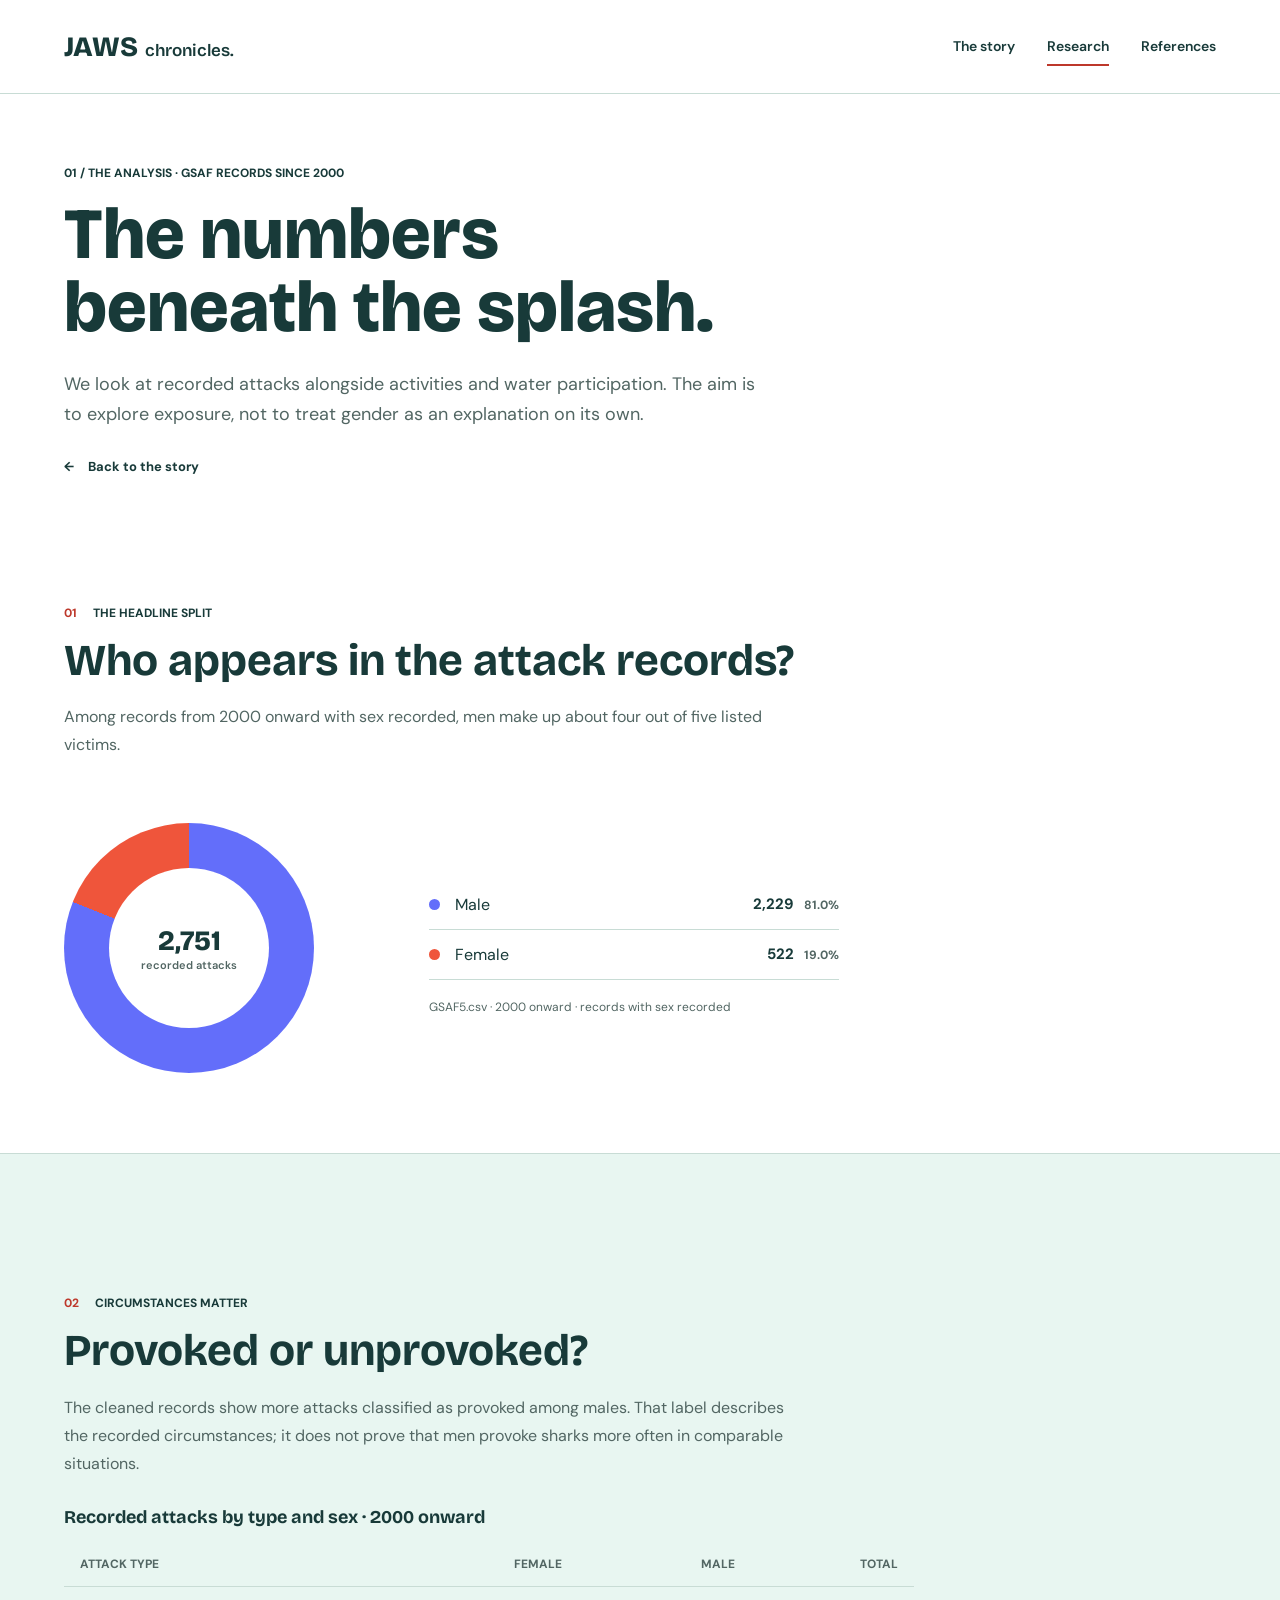
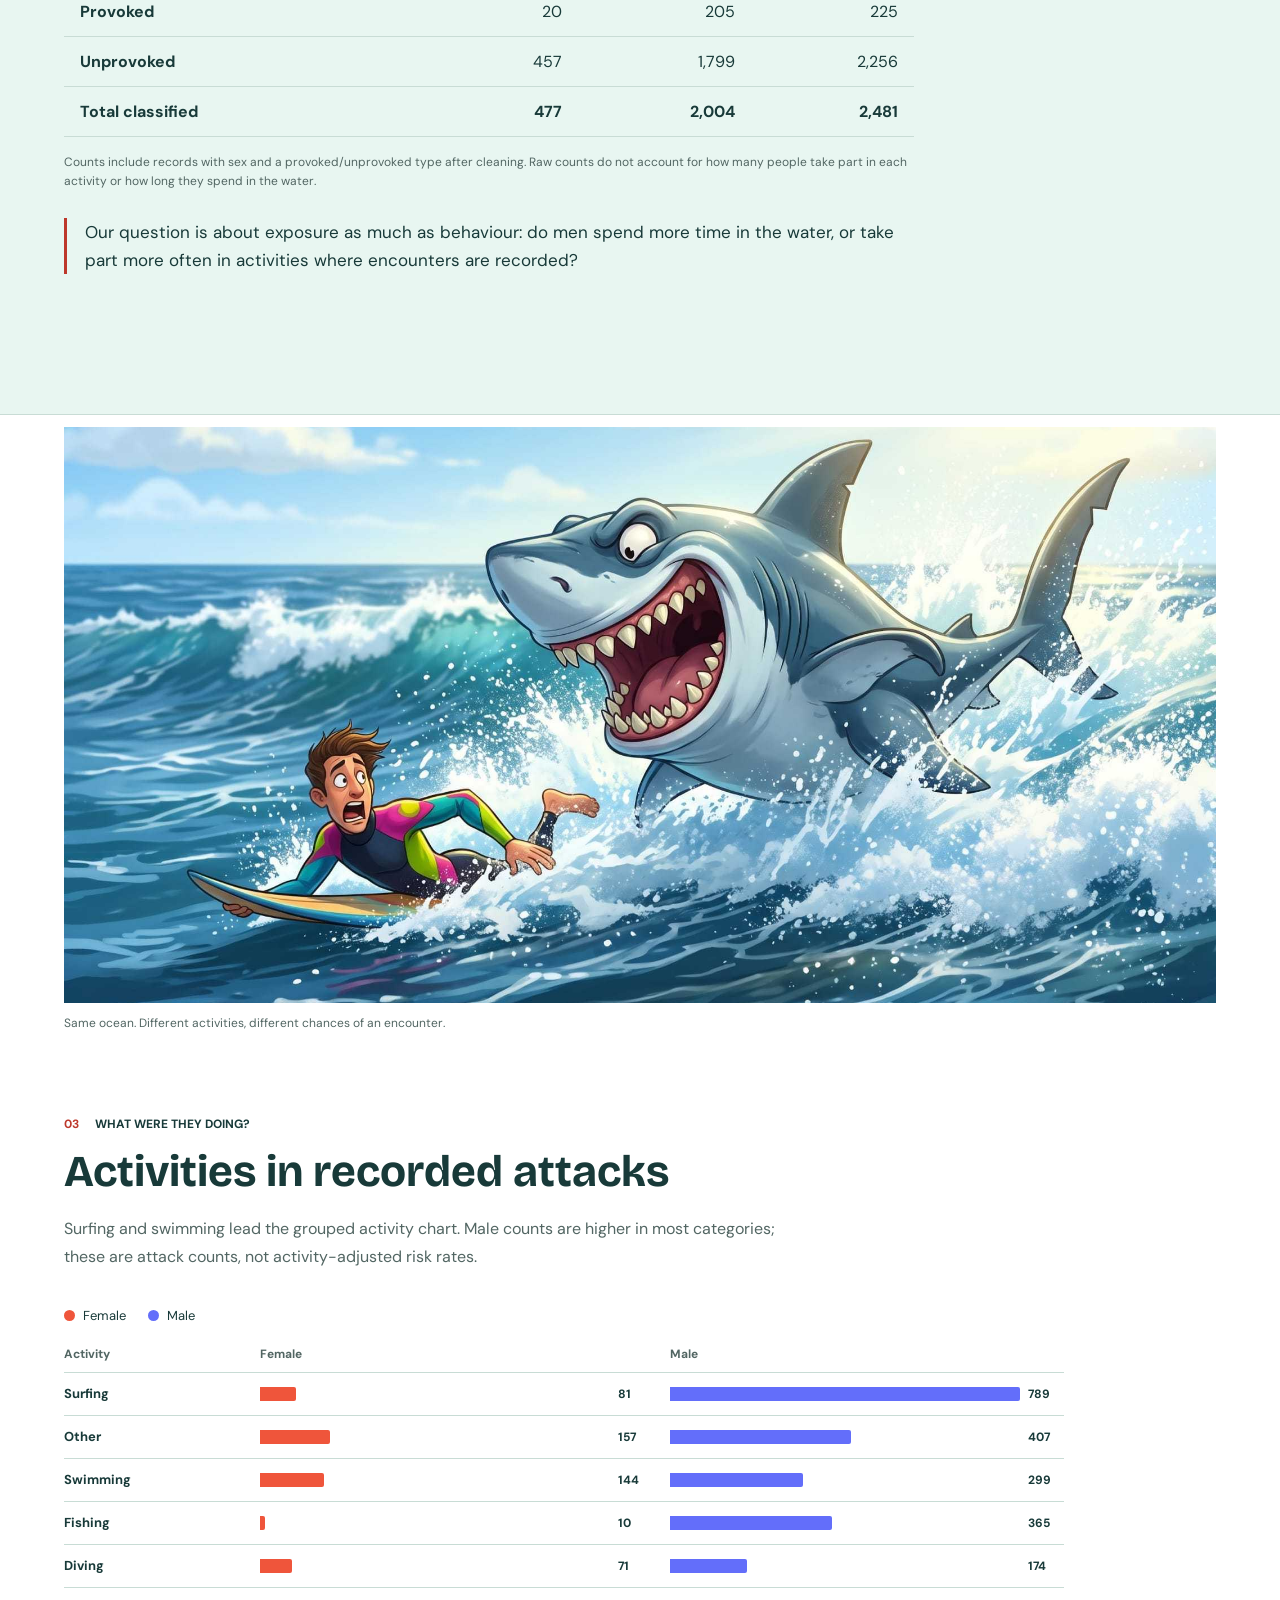
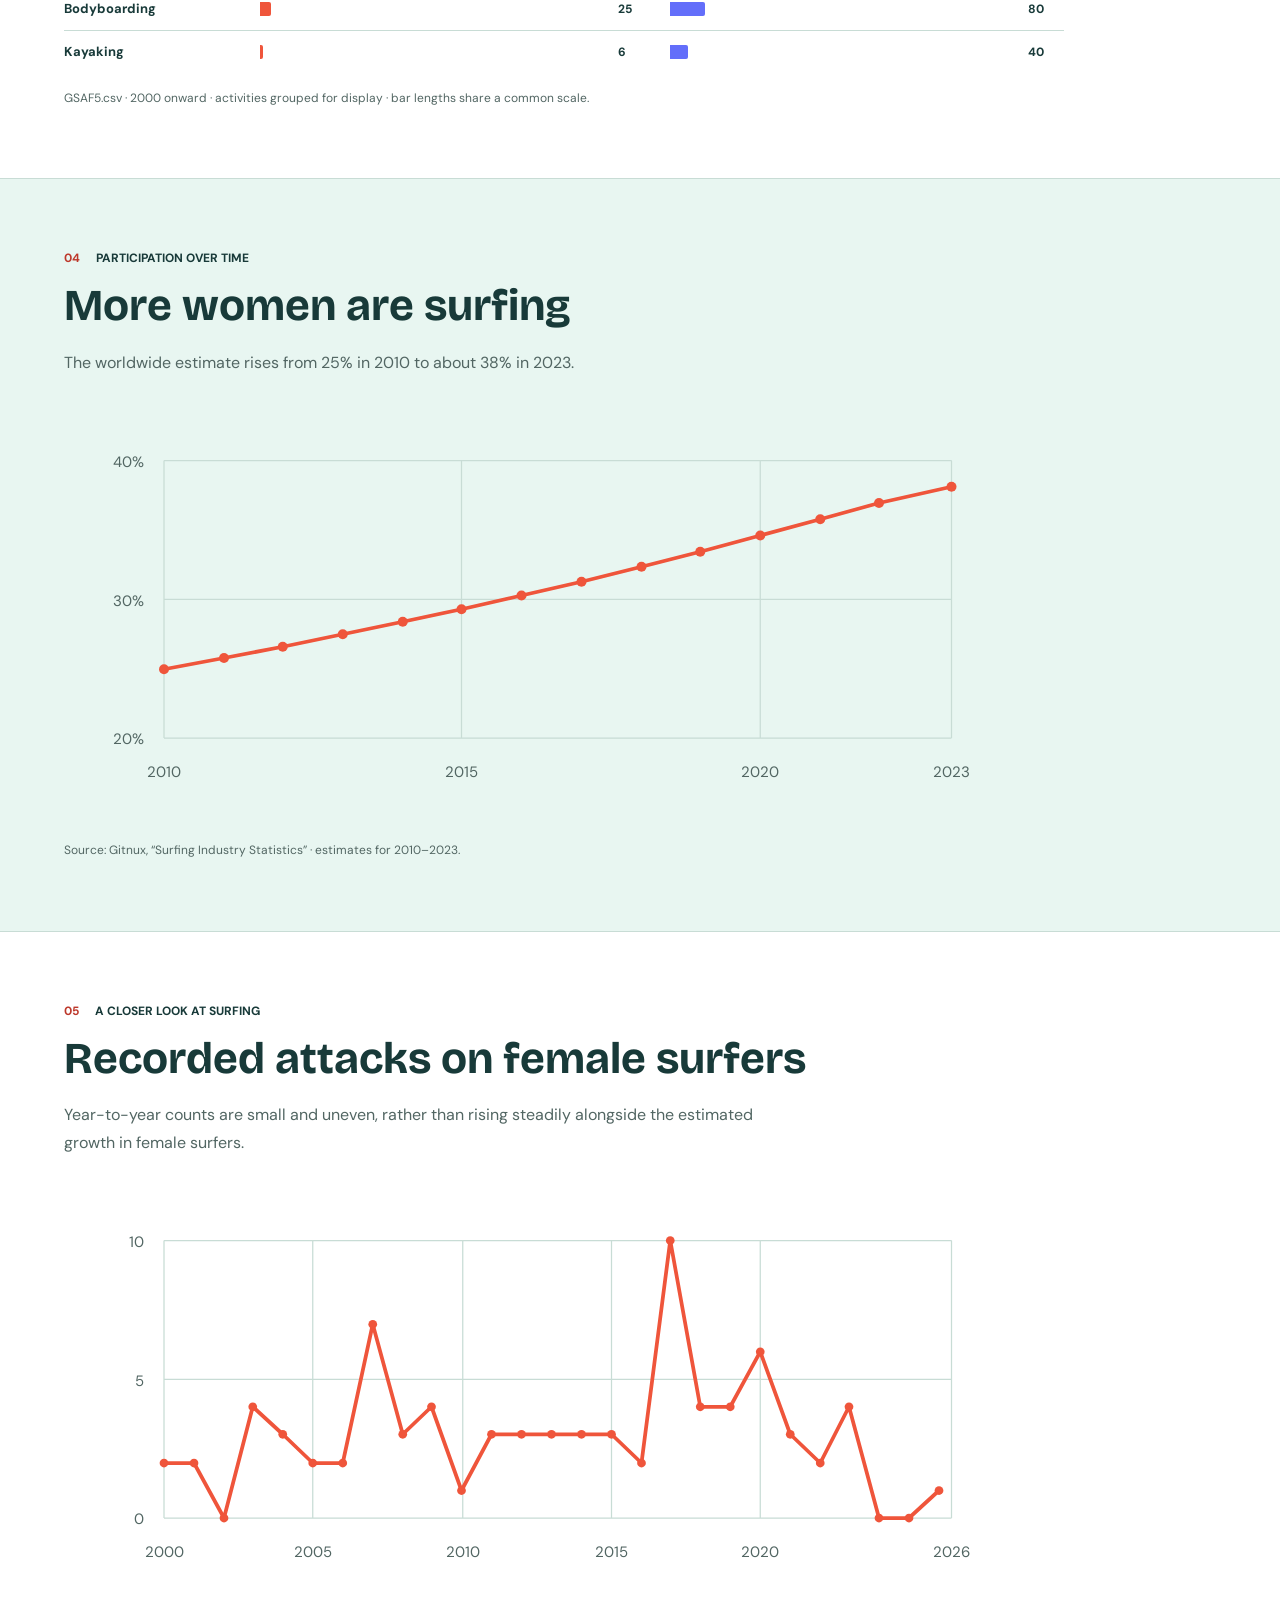
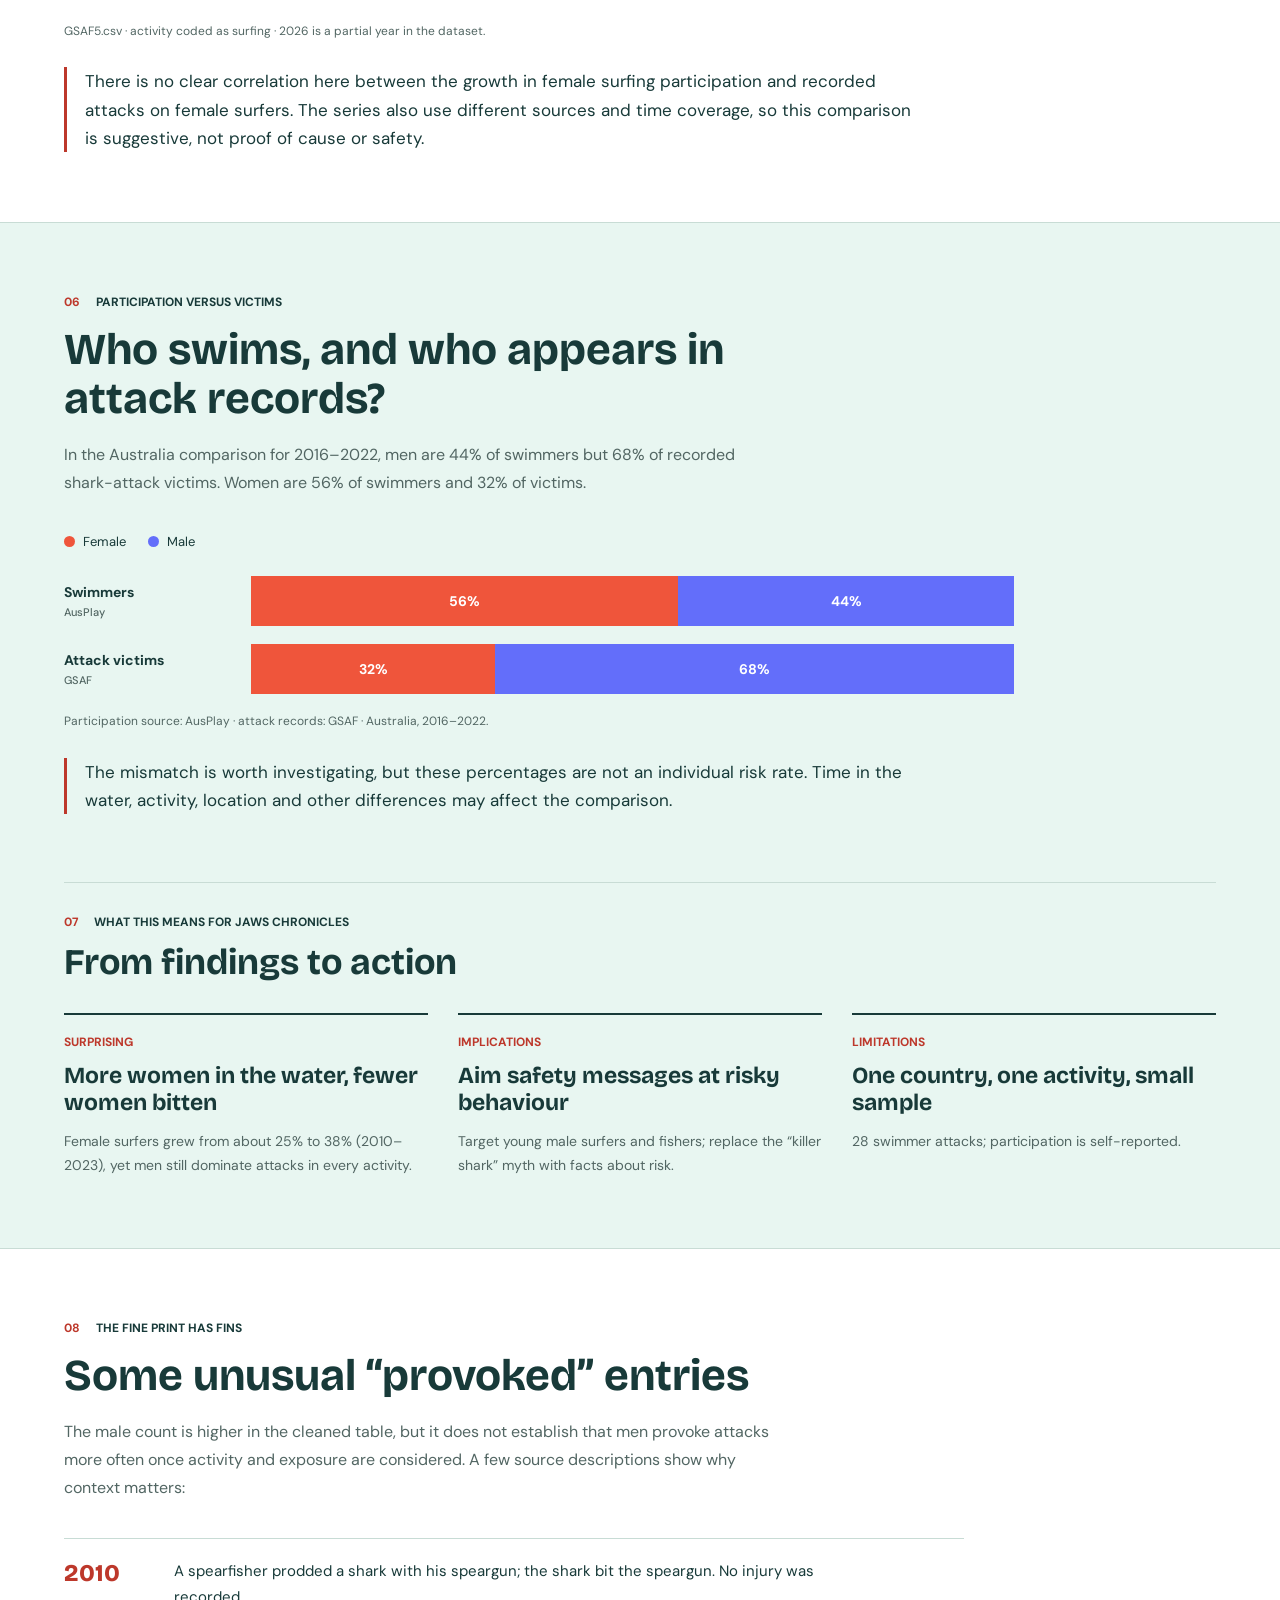
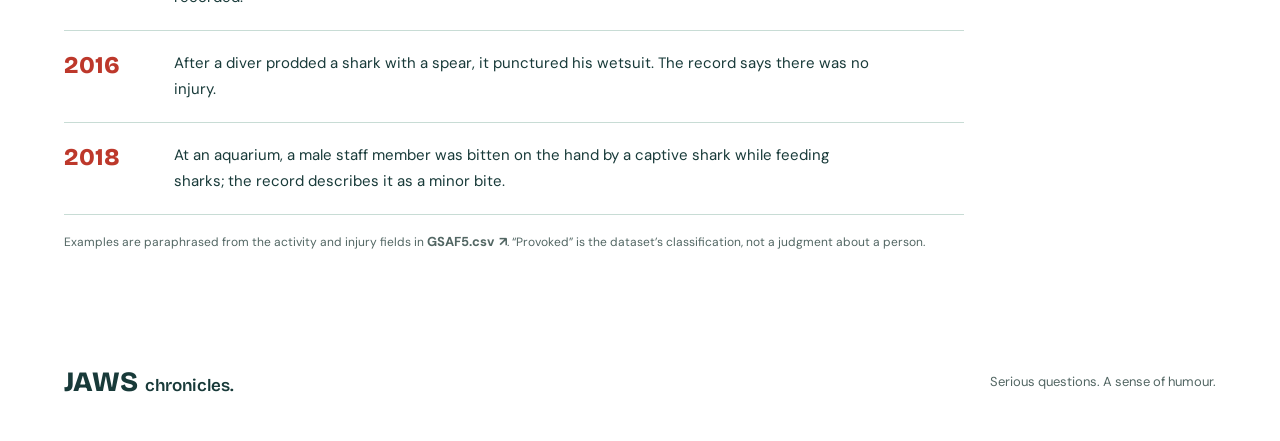
==== commit 42ff4d0a: "Add shark attack research project" ====
--- a/research.html
+++ b/research.html
@@ -148,7 +148,7 @@
           <div class="share-row"><strong>Attack victims <small>GSAF</small></strong><div class="share-bar"><span class="female-share" style="--share:32%">32%</span><span class="male-share" style="--share:68%">68%</span></div></div>
           <figcaption class="chart-note">Participation source: AusPlay · attack records: GSAF · Australia, 2016–2022.</figcaption>
         </figure>
-        <p class="analysis-callout">The mismatch is worth investigating, but these percentages are not an individual risk rate. Time in the water, activity, location and other differences may affect the comparison. The underlying swimming-participation data file is not included in this project folder, so those participation figures cannot be refreshed here.</p>
+        <p class="analysis-callout">The mismatch is worth investigating, but these percentages are not an individual risk rate. Time in the water, activity, location and other differences may affect the comparison.</p>
         <section class="meaning-section" aria-labelledby="meaning-title">
           <div class="meaning-heading">
             <p class="eyebrow"><span class="section-number">07</span> What this means for JAWS Chronicles</p>
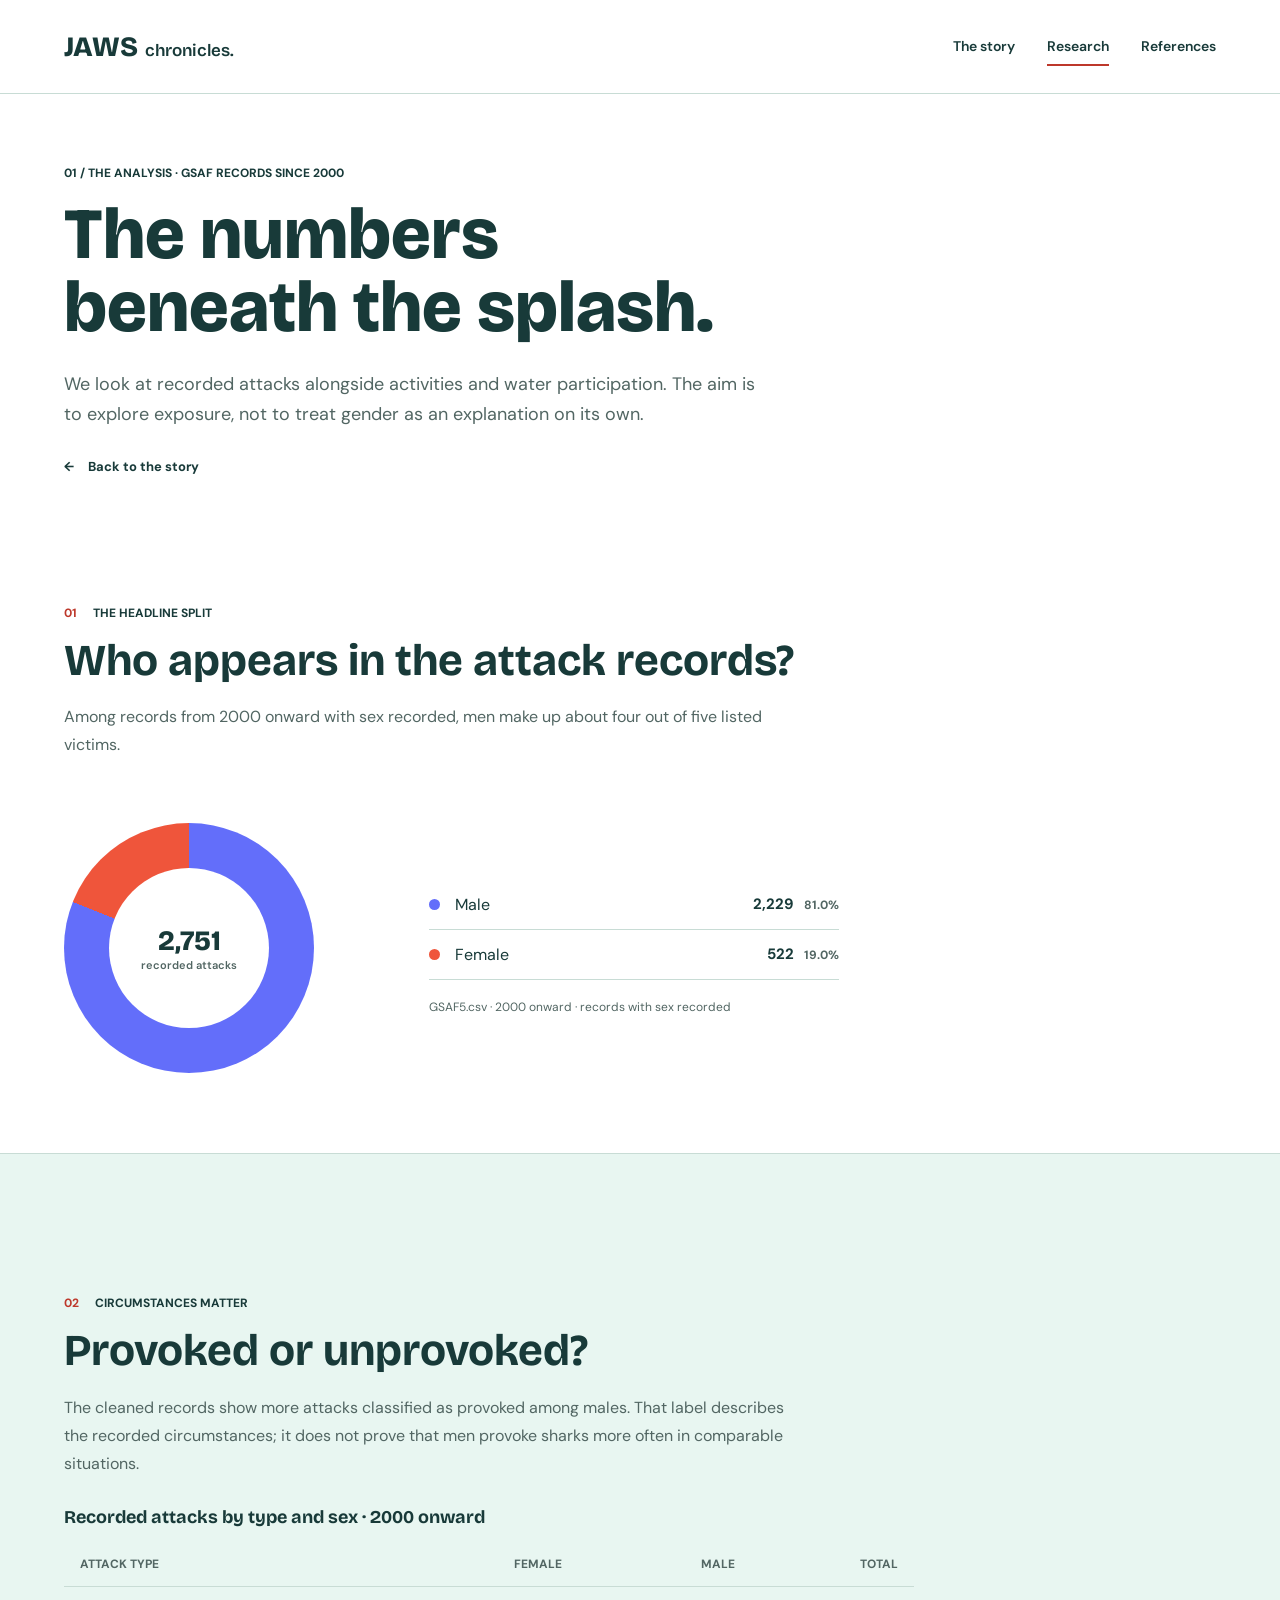
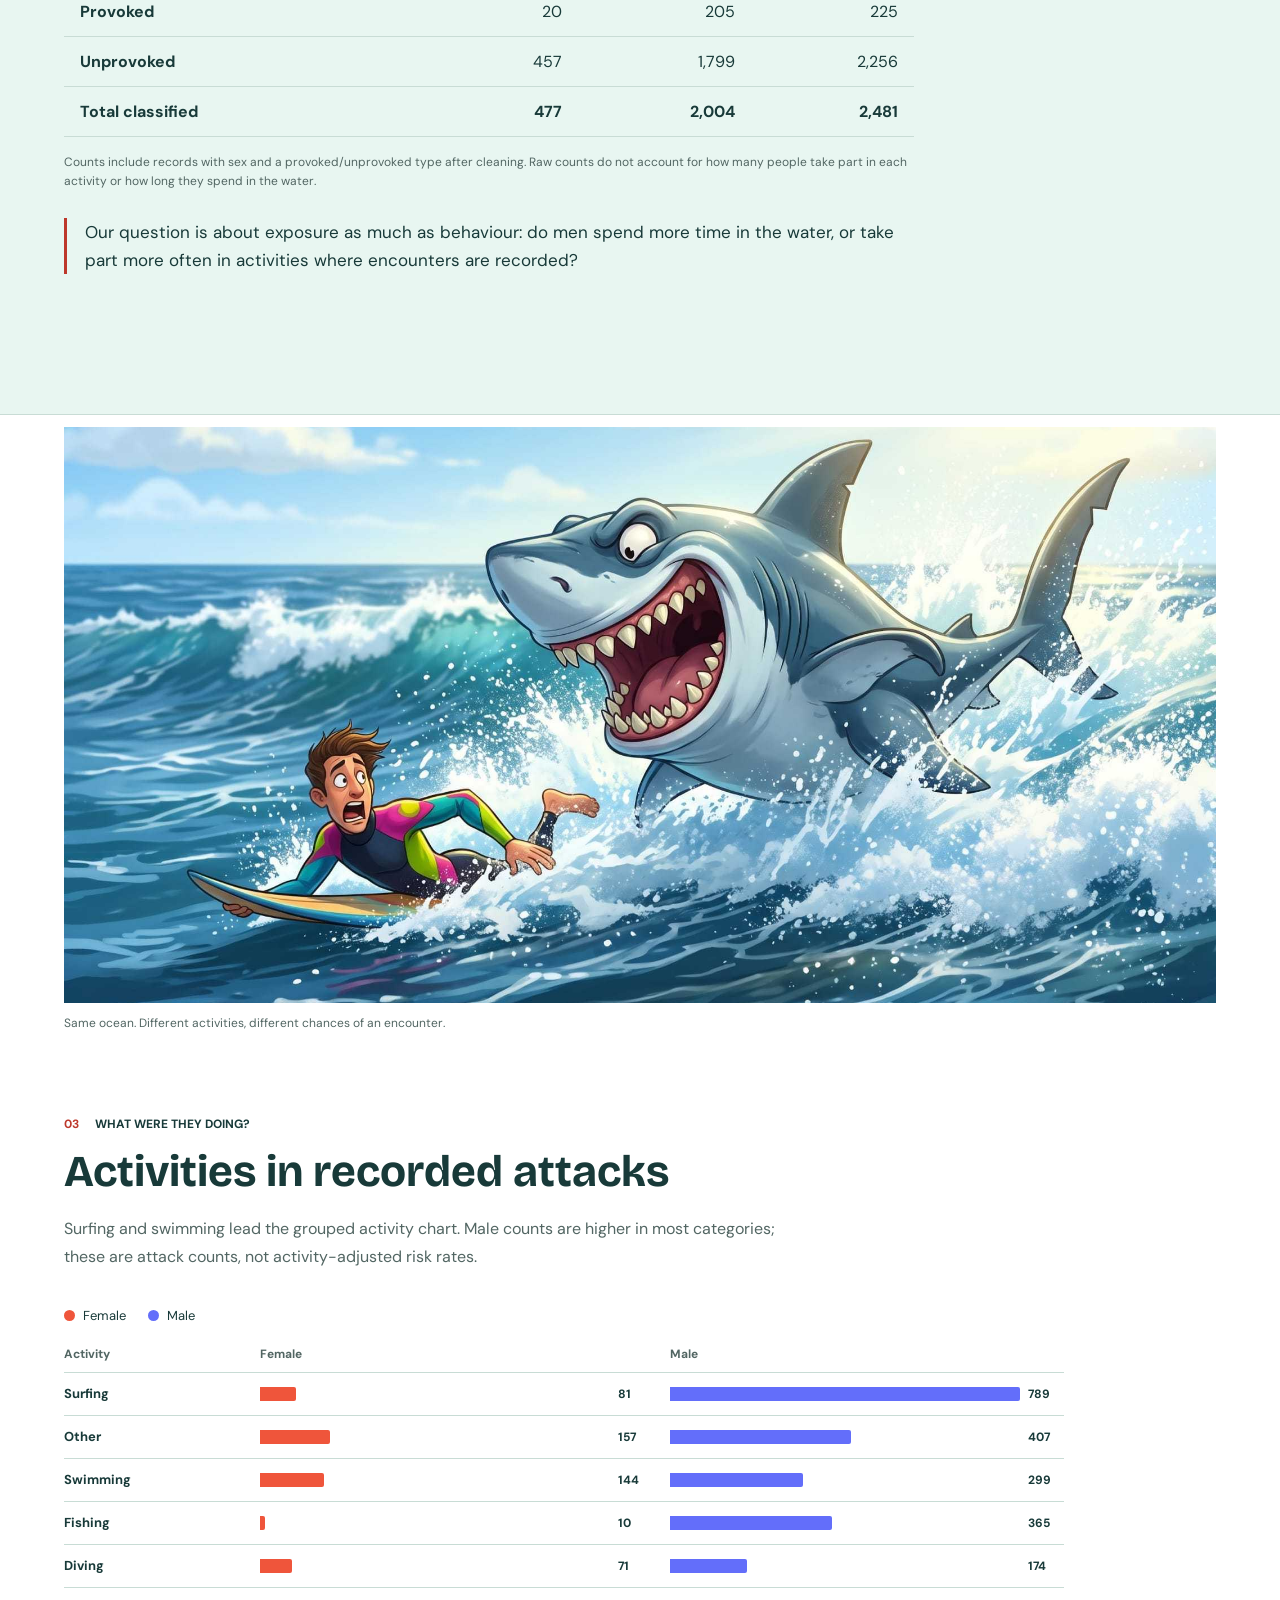
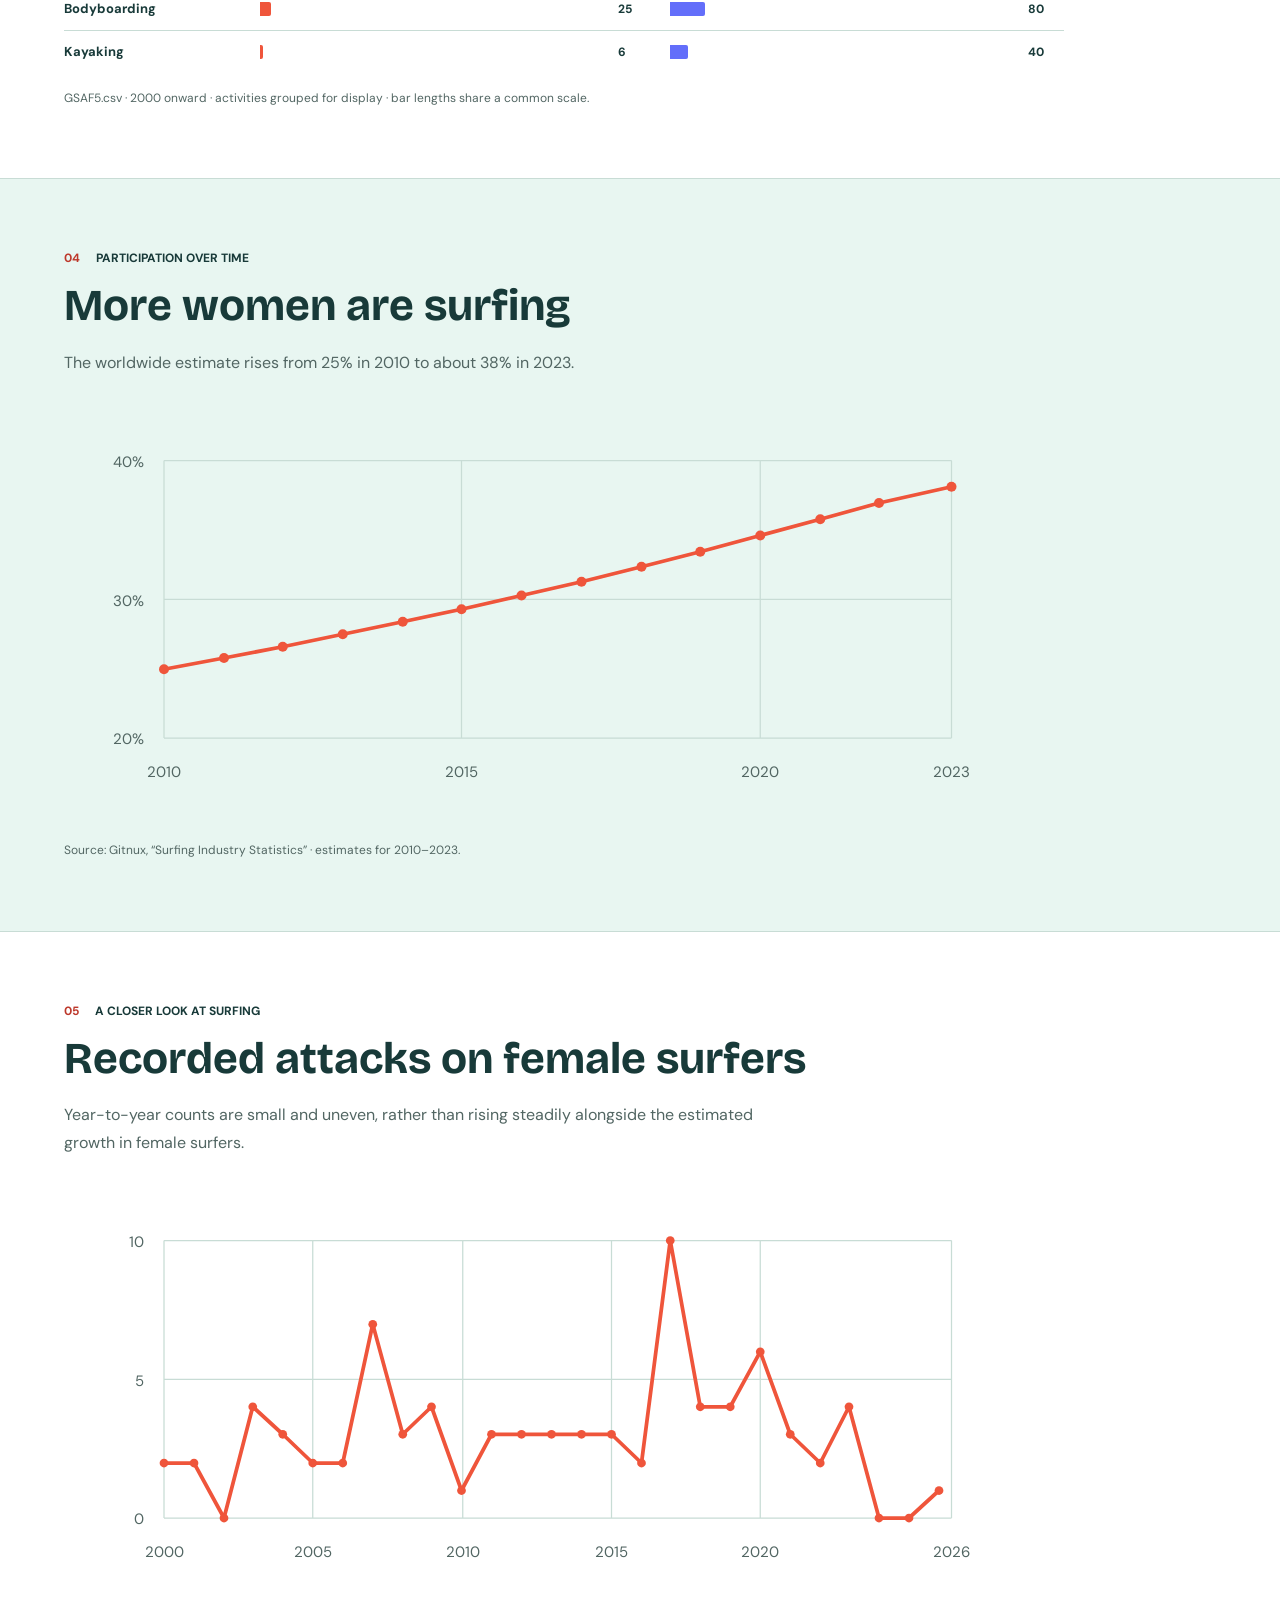
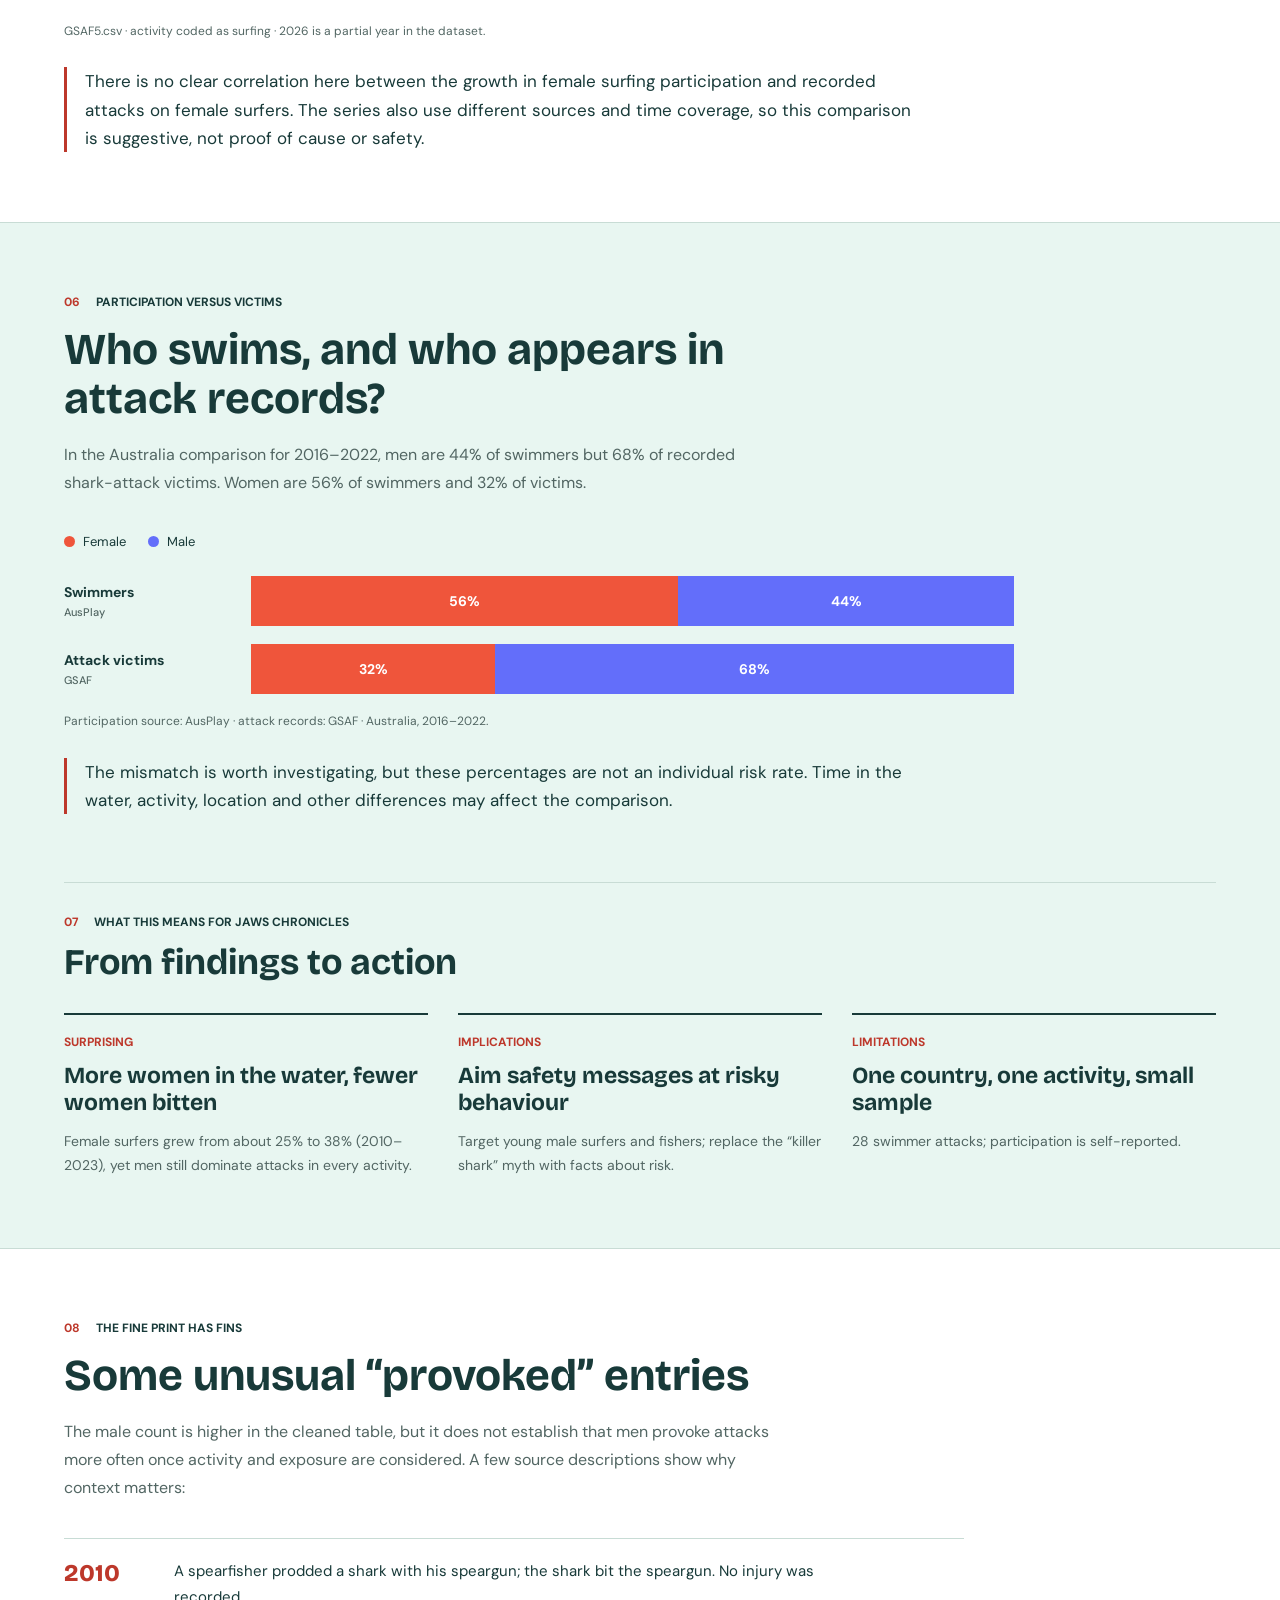
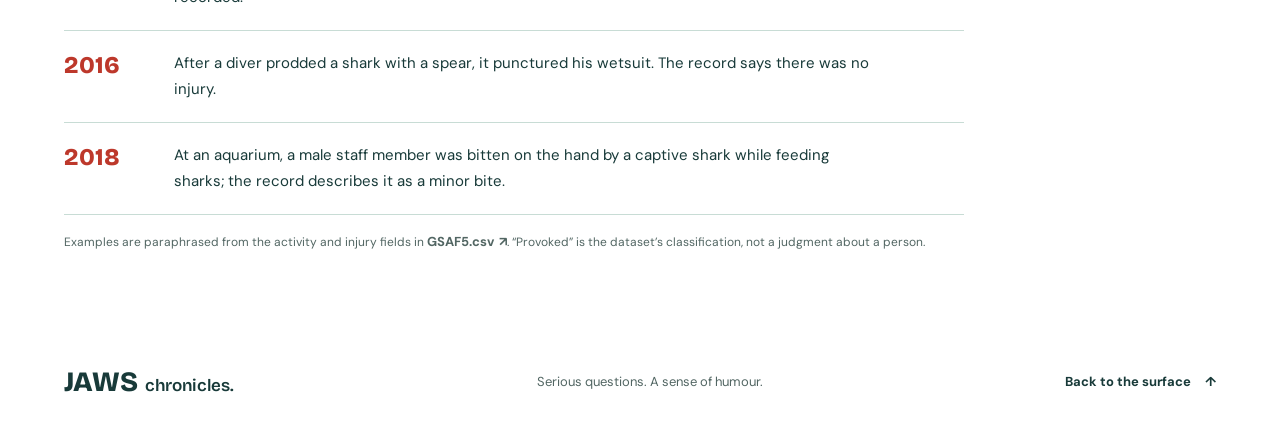
==== commit f0b9e2f6: "Add shark attack research project" ====
--- a/research.html
+++ b/research.html
@@ -192,6 +192,7 @@
   <footer class="site-footer">
     <a class="wordmark" href="index.html">JAWS<span>chronicles.</span></a>
     <p>Serious questions. A sense of humour.</p>
+    <a class="text-link" href="#main">Back to the surface <span aria-hidden="true">&uarr;</span></a>
   </footer>
 </body>
 </html>
